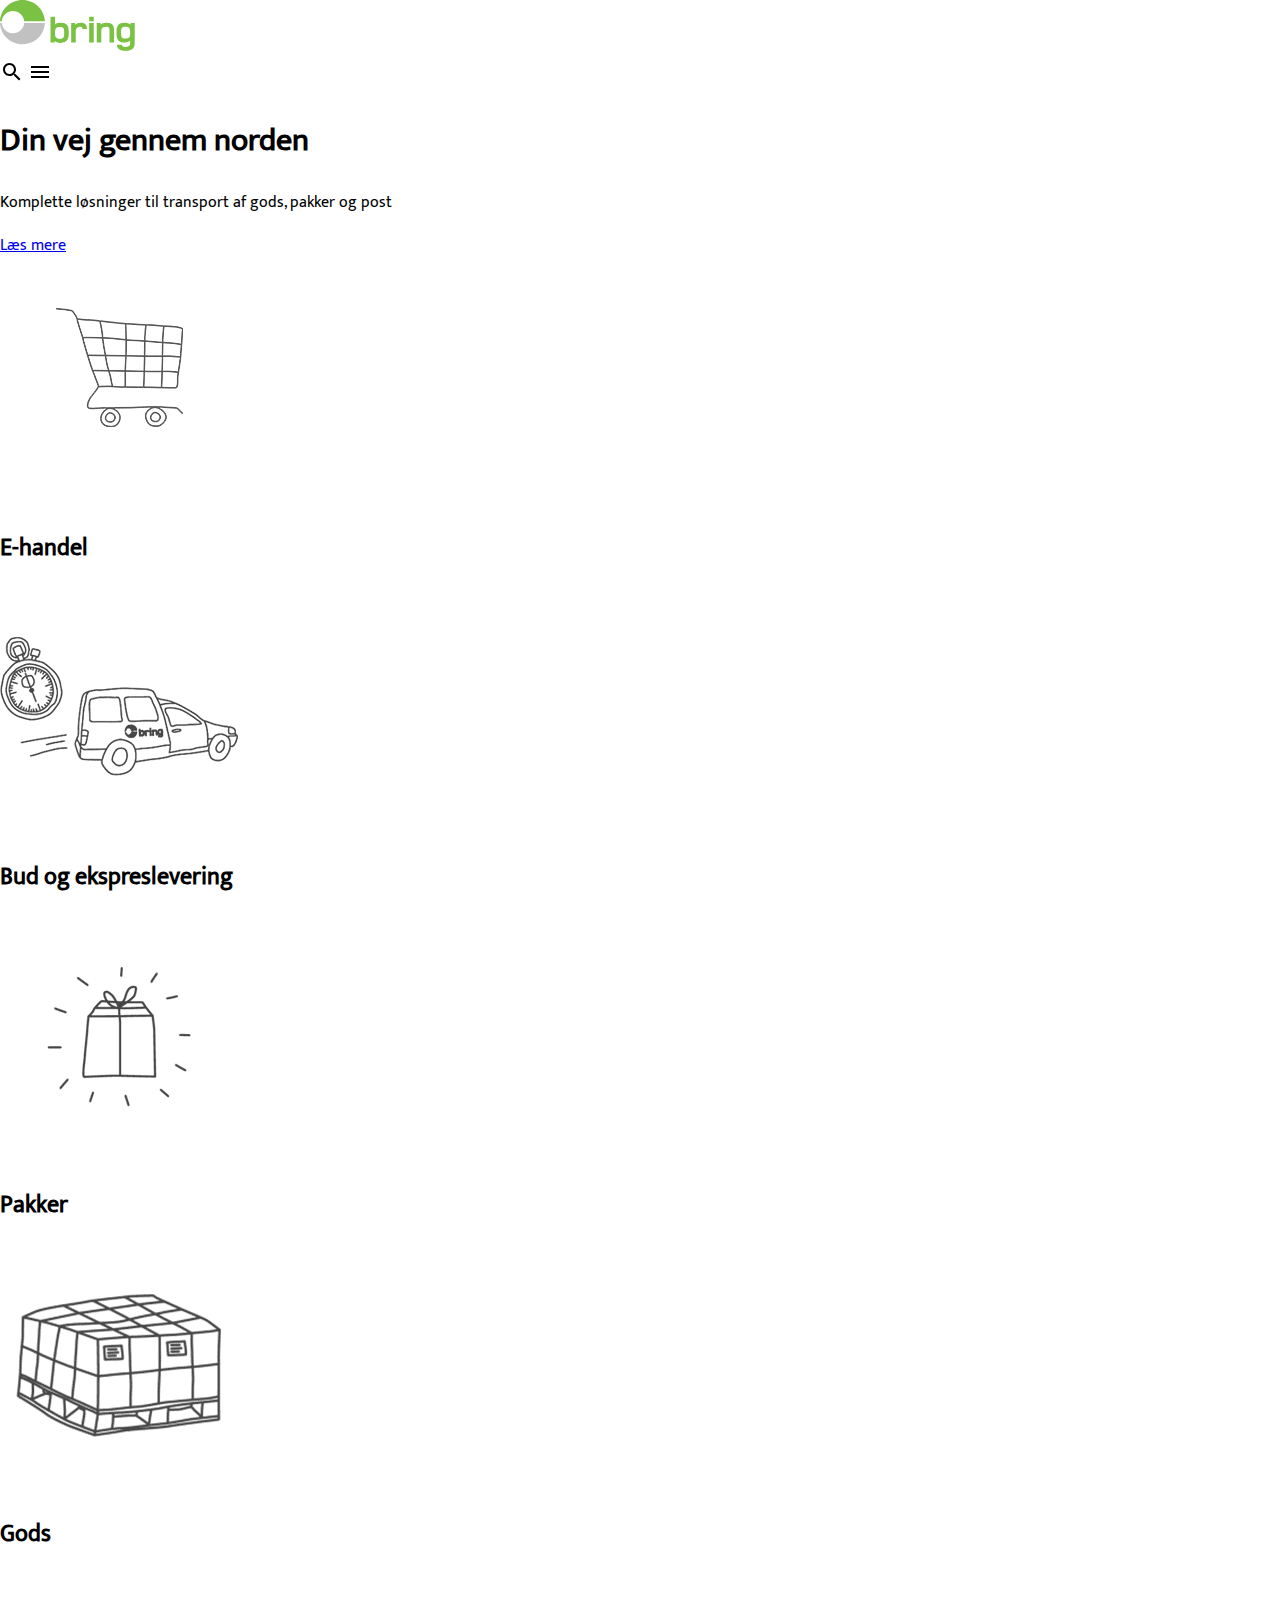
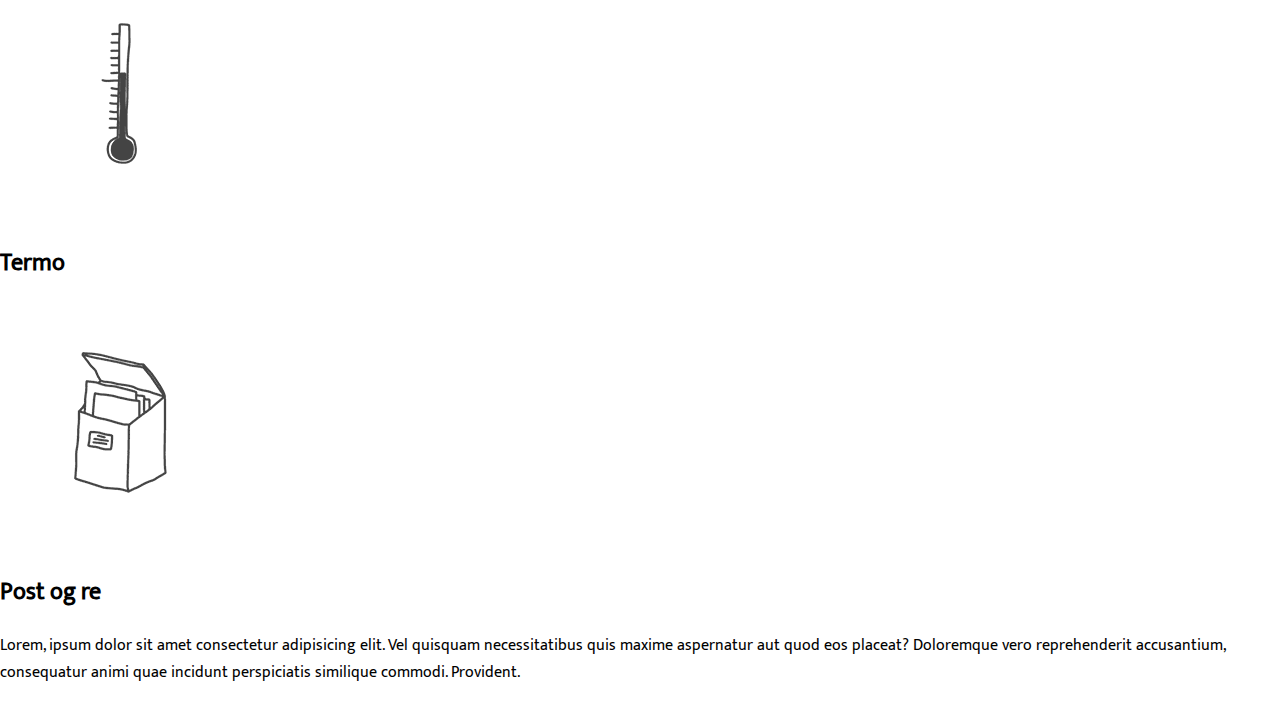
==== BRING prøveeksamensopgave/index.html @ 4a2ff830 "Commit" ====
<!DOCTYPE html>
<html lang="en">
<head>
    <meta charset="UTF-8">
    <meta http-equiv="X-UA-Compatible" content="IE=edge">
    <meta name="viewport" content="width=device-width, initial-scale=1.0">
    <title>bring</title>
    <link rel="stylesheet" href="styles.css">
</head>
<body>
    <nav class="nav">
        <svg id=logo xmlns="http://www.w3.org/2000/svg" width="135" height="51" viewBox="0 0 135 51">
            <g fill="none" fill-rule="evenodd">
                <path class="logo-part-1" d="M89.174 21.286h4.58v-4.524h-4.58v4.524zm0 21.286h4.58V23.06h-4.58v19.512zm36.02-4.083c-3.405 0-4.095-1.243-4.095-5.806 0-4.564.69-5.965 4.094-5.965 3.933 0 4.988 1.08 4.988 5.964 0 4.883-1.055 5.805-4.988 5.805zm5.392-15.43v1.538c-1.54-1.36-4.053-1.882-6.162-1.882-6.81 0-7.905 4.044-7.905 9.968 0 4.684.445 9.888 7.945 9.888 1.905 0 4.256-.44 5.676-1.723 0 1 .042 2.41-.08 3.41-.244 1.84-2.15 2.642-4.784 2.642-2.555 0-3.362-.712-3.362-2.113h-4.99c0 4.964 4.5 5.955 8.472 5.955 3.65 0 8.435-.96 9.164-5.604.162-1.08.162-2.848.162-4.65V23.06h-4.136zm-24.17-.344c-2.796 0-4.58.88-5.715 1.882v-1.54H96.73v19.514h4.58v-9.088c0-3.402-.363-6.765 4.582-6.765 3.975 0 3.61 1.8 3.61 5.564v10.288h4.58v-10.65c0-4.24.326-9.206-7.663-9.206zm-25.844 0c-2.312 0-4.136.72-5.434 2.083v-1.74h-3.972V42.57h4.58v-8.487c0-1.52-.08-3.682.448-5.084.485-1.32 1.662-2.32 3.567-2.32 1.907 0 2.663.4 2.663 2.202h4.554c0-4.284-2.148-6.166-6.405-6.166zM60.076 38.81c-3.934 0-5.07-1.082-5.07-5.965 0-4.886 1.136-5.965 5.07-5.965 3.405 0 4.134 1.4 4.134 5.965 0 4.563-.73 5.964-4.134 5.964zm1.012-16.094c-2.148 0-4.5.24-6 1.763v-7.73h-4.58V42.57h4.133V41.01c1.218 1.08 3.084 1.88 5.72 1.88 7.904 0 8.43-5.282 8.43-10.045 0-5.925-.93-10.13-7.702-10.13z" fill="#7bc144"></path>
                <path class="logo-part-2" d="M13.003 33.26c-5.9 0-10.732-4.493-11.19-10.2H0c.472 11.834 10.333 21.286 22.435 21.286 7.95 0 14.933-4.08 18.922-10.234 2.084-3.213 3.35-6.993 3.513-11.052H24.192c-.458 5.707-5.29 10.2-11.19 10.2z" fill="#C1C1C1"></path>
                <path class="logo-part-3" d="M1.813 21.285c.458-5.707 5.29-10.2 11.19-10.2 5.898 0 10.73 4.493 11.19 10.2H44.87C44.397 9.45 34.536 0 22.435 0 10.333 0 .473 9.45 0 21.285h1.813" fill="#7bc144"></path>
            </g>
        </svg>
        <div class="searchmenu">
            <svg id="search" xmlns="http://www.w3.org/2000/svg" width="24" height="24" viewBox="0 0 24 24"><path d="M15.5 14h-.79l-.28-.27C15.41 12.59 16 11.11 16 9.5 16 5.91 13.09 3 9.5 3S3 5.91 3 9.5 5.91 16 9.5 16c1.61 0 3.09-.59 4.23-1.57l.27.28v.79l5 4.99L20.49 19l-4.99-5zm-6 0C7.01 14 5 11.99 5 9.5S7.01 5 9.5 5 14 7.01 14 9.5 11.99 14 9.5 14z"/><path d="M0 0h24v24H0z" fill="none"/></svg>
            <svg id="menu" xmlns="http://www.w3.org/2000/svg" width="24" height="24" viewBox="0 0 24 24" fill="black"><path d="M0 0h24v24H0z" fill="none"/><path d="M3 18h18v-2H3v2zm0-5h18v-2H3v2zm0-7v2h18V6H3z"/></svg>
        </div>
    </nav>
    <div class="hero-02" id="">
        <div class="divindiv">
            <h1> Din vej gennem norden</h1>
            <p>Komplette løsninger til transport af gods, pakker og post</p>
            <a href="#">Læs mere</a>
        </div>
    </div>
    <div class="tjenester">
        <article>
            <img src="Materialer/shopping-cart.png" alt="E-handel">
            <h2>E-handel</h2>
        </article>
            <img src="Materialer/courier-illustration.png" alt="Bud og ekspreslevering">
            <h2>Bud og ekspreslevering</h2>
        </article>
            <img src="Materialer/parcel-illustration.png" alt="Pakker">
            <h2>Pakker</h2>
        </article>
            <img src="Materialer/cargo-illustration.png" alt="Gods">
            <h2>Gods</h2>
        </article>
            <img src="Materialer/tempererat.png" alt="Termo">
            <h2>Termo</h2>
        </article>
            <img src="Materialer/mailbox.png" alt="Post og reklamesager">
            <h2>Post og re</h2>
        </article>
    </div>
    <p>Lorem, ipsum dolor sit amet consectetur adipisicing elit. Vel quisquam necessitatibus quis maxime aspernatur aut quod eos placeat? Doloremque vero reprehenderit accusantium, consequatur animi quae incidunt perspiciatis similique commodi. Provident.</p>
</body>
</html>
---- BRING prøveeksamensopgave/styles.css ----
@font-face {
    font-family: mukta;
    src: url(Fonts/Mukta-Regular.ttf);
}
body{
    margin: 0;
    padding: 0;
    font-family: mukta;
}
*{
    /* color: white; */
}
@media screen and (max-width: 720px)
{
    .nav{
        display:flex;
        align-items: center;
        justify-content: space-between;
        height: 55px;
        position:sticky;
        top: 0;
        width:100%;
    }

    .divindiv{
        background-image: url(Materialer/hero-02.jpg);
        height: 500px;
        background-position: center;
        clip-path: polygon(0% 0%, 100% 0%, 100% 85%, 60% 85%, 51% 100%, 40% 85%, 0 85%);
        display: flex;
        flex-direction: column;
        justify-content: center;
        align-items: center;
    }
    .divindiv a{
        height: 40px;
        width: 130px;
        border-radius: 5px;
        background-color: lightgreen;
        display: flex;
        justify-content: center;
        align-items: center;
    }
    .hero-02{
        background-color: white;
    }
    .test{
        
    }
    .tjenester{
        background-color: lightcoral;
        display: flex;
        flex-direction: column;
        flex-wrap:wrap;
        justify-content: center;
        align-items: center;
    }
    .tjenester article{
        display:flex;
        width:50vw;
        margin: 100px;
        
    }
}
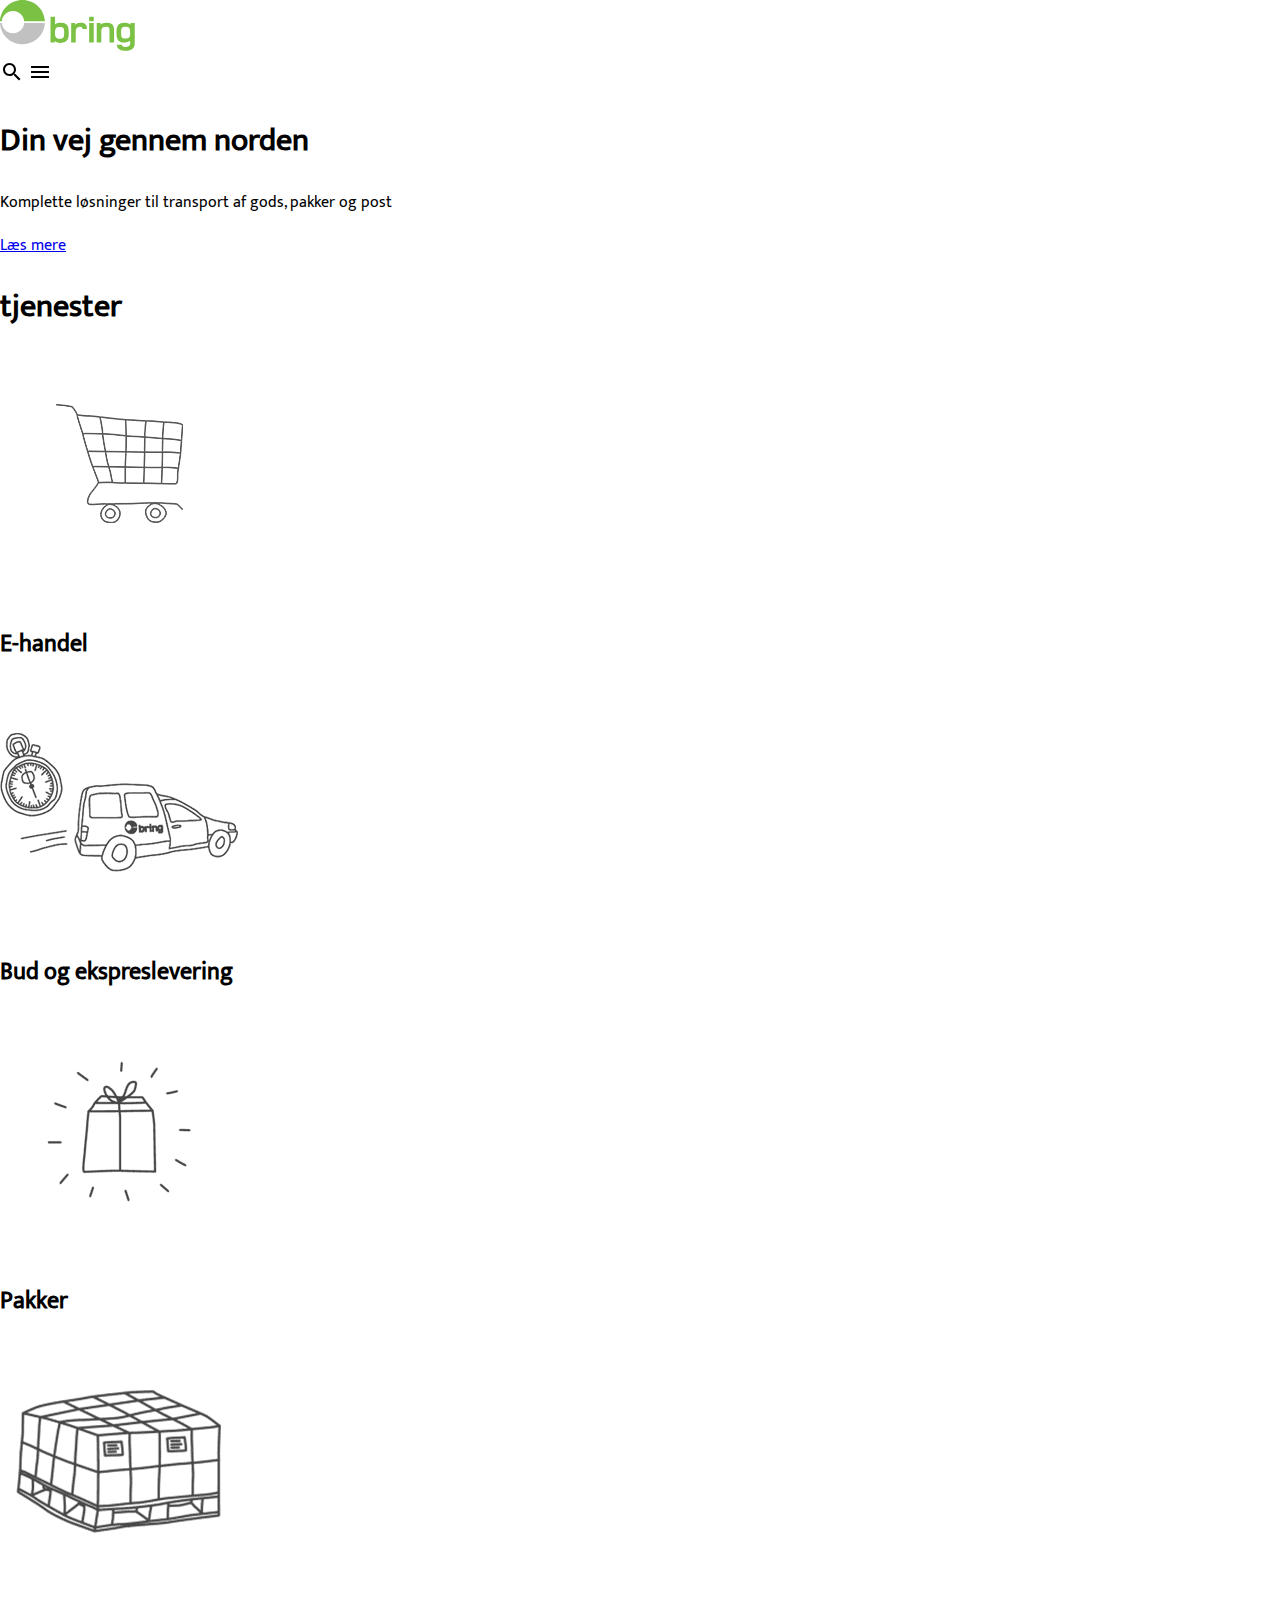
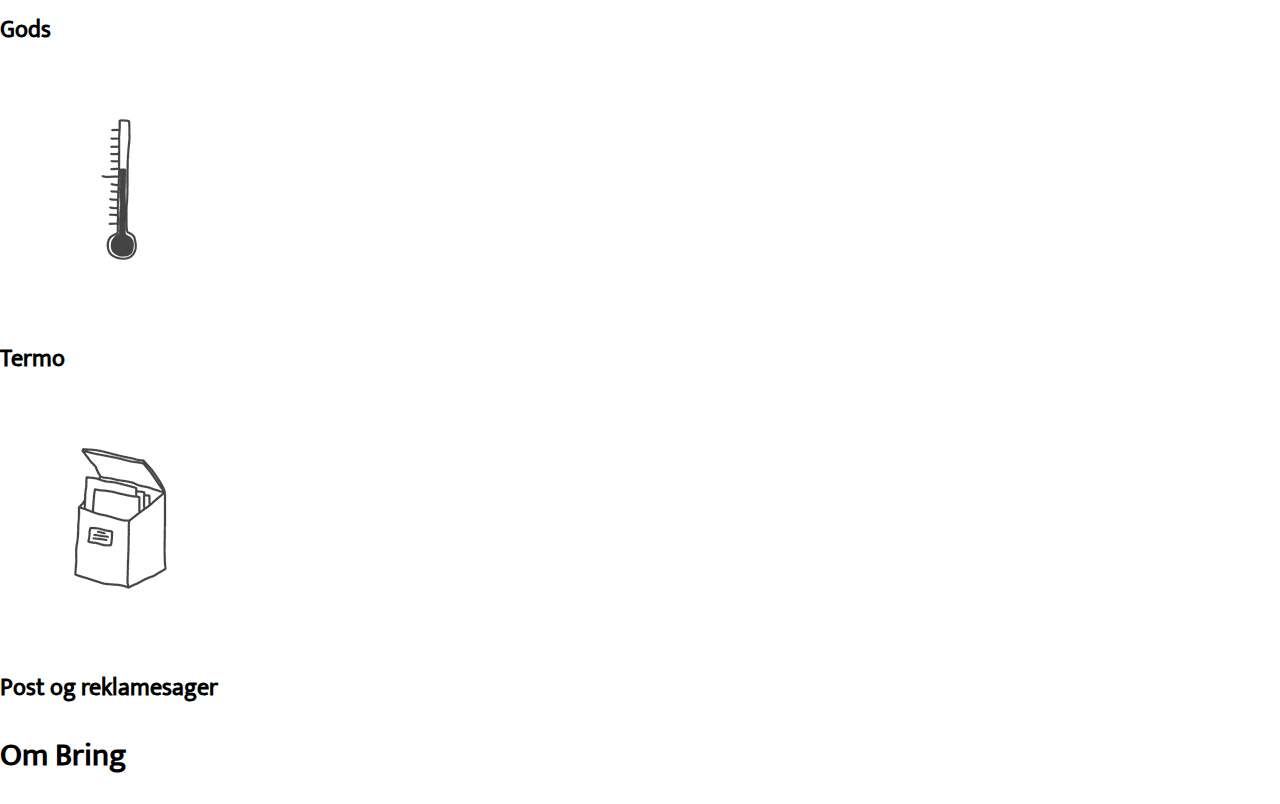
==== commit cd114361: "Commit" ====
--- a/BRING prøveeksamensopgave/index.html
+++ b/BRING prøveeksamensopgave/index.html
@@ -29,26 +29,37 @@
         </div>
     </div>
     <div class="tjenester">
+        <h1>tjenester</h1>
         <article>
             <img src="Materialer/shopping-cart.png" alt="E-handel">
             <h2>E-handel</h2>
         </article>
+        <article>
             <img src="Materialer/courier-illustration.png" alt="Bud og ekspreslevering">
             <h2>Bud og ekspreslevering</h2>
         </article>
+        <article>
             <img src="Materialer/parcel-illustration.png" alt="Pakker">
             <h2>Pakker</h2>
         </article>
+        <article>
             <img src="Materialer/cargo-illustration.png" alt="Gods">
             <h2>Gods</h2>
         </article>
+        <article>
             <img src="Materialer/tempererat.png" alt="Termo">
             <h2>Termo</h2>
         </article>
+        <article>
             <img src="Materialer/mailbox.png" alt="Post og reklamesager">
-            <h2>Post og re</h2>
+            <h2>Post og reklamesager</h2>
         </article>
     </div>
-    <p>Lorem, ipsum dolor sit amet consectetur adipisicing elit. Vel quisquam necessitatibus quis maxime aspernatur aut quod eos placeat? Doloremque vero reprehenderit accusantium, consequatur animi quae incidunt perspiciatis similique commodi. Provident.</p>
-</body>
+    <div class="ombring">
+        <div class="background">
+
+          <h1>Om Bring</h1>
+        </div>
+    </div>
+    </body>
 </html>--- a/BRING prøveeksamensopgave/styles.css
+++ b/BRING prøveeksamensopgave/styles.css
@@ -1,3 +1,6 @@
+:root{
+    --green: #7bc144;
+}
 @font-face {
     font-family: mukta;
     src: url(Fonts/Mukta-Regular.ttf);
@@ -7,9 +10,7 @@
     padding: 0;
     font-family: mukta;
 }
-*{
-    /* color: white; */
-}
+
 @media screen and (max-width: 720px)
 {
     .nav{
@@ -20,6 +21,8 @@
         position:sticky;
         top: 0;
         width:100%;
+        z-index: 10;
+        background-color: white;
     }
 
     .divindiv{
@@ -31,15 +34,26 @@
         flex-direction: column;
         justify-content: center;
         align-items: center;
+        color: white;
+        text-align: center;
+        
+    }
+    .divindiv h1{
+        text-transform: uppercase;
+        font-size: 3rem;
     }
     .divindiv a{
         height: 40px;
         width: 130px;
         border-radius: 5px;
-        background-color: lightgreen;
+        background-color: var(--green);
         display: flex;
         justify-content: center;
         align-items: center;
+    }
+    .divindiv a:link,.divindiv a:visited, .divindiv:hover, .divindiv:active{
+        text-decoration: none;
+        color: white;
     }
     .hero-02{
         background-color: white;
@@ -48,17 +62,36 @@
         
     }
     .tjenester{
-        background-color: lightcoral;
-        display: flex;
-        flex-direction: column;
-        flex-wrap:wrap;
-        justify-content: center;
+        /* background-color: lightcoral; */
+        display: grid;
+        grid-template-columns: 1fr 1fr;
+        /* grid-template-rows: 1fr 1fr; */
         align-items: center;
+        justify-items: center;
+    }
+    .tjenester h1{
+        grid-column: 1/-1;
     }
     .tjenester article{
         display:flex;
-        width:50vw;
-        margin: 100px;
+        width: 200px;
+        height: 300px;
+        margin: 0px;
+        flex-direction: column;
+        text-align: center;
+        padding: 0px;
         
     }
+    .tjenester article img{
+        scale: 0.8;
+    }
+    .tjenester article:nth-of-type(1){
+        grid-column: 1;
+    }
+    .tjenester article:nth-of-type(2){
+        grid-column: 2;
+    }
+    .tjenester article h2{
+        font-size: 1.2rem;
+    }
 }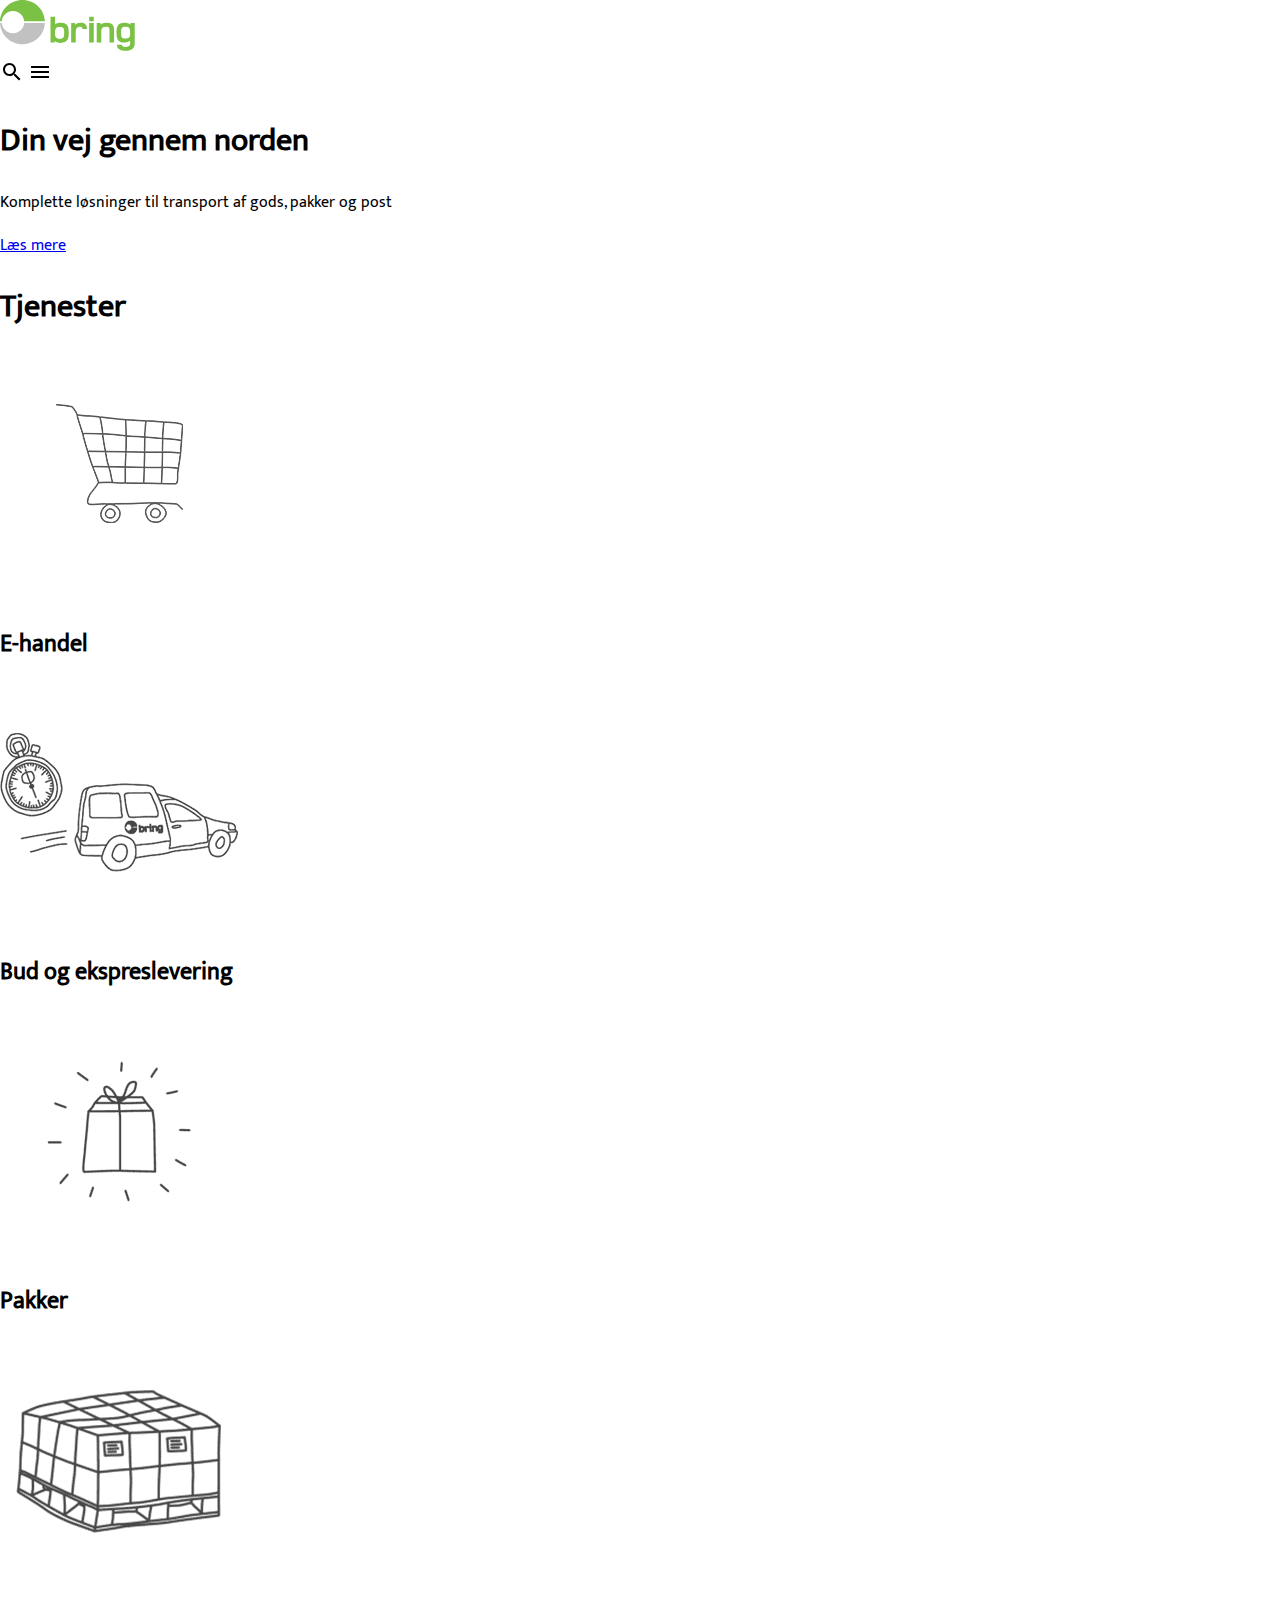
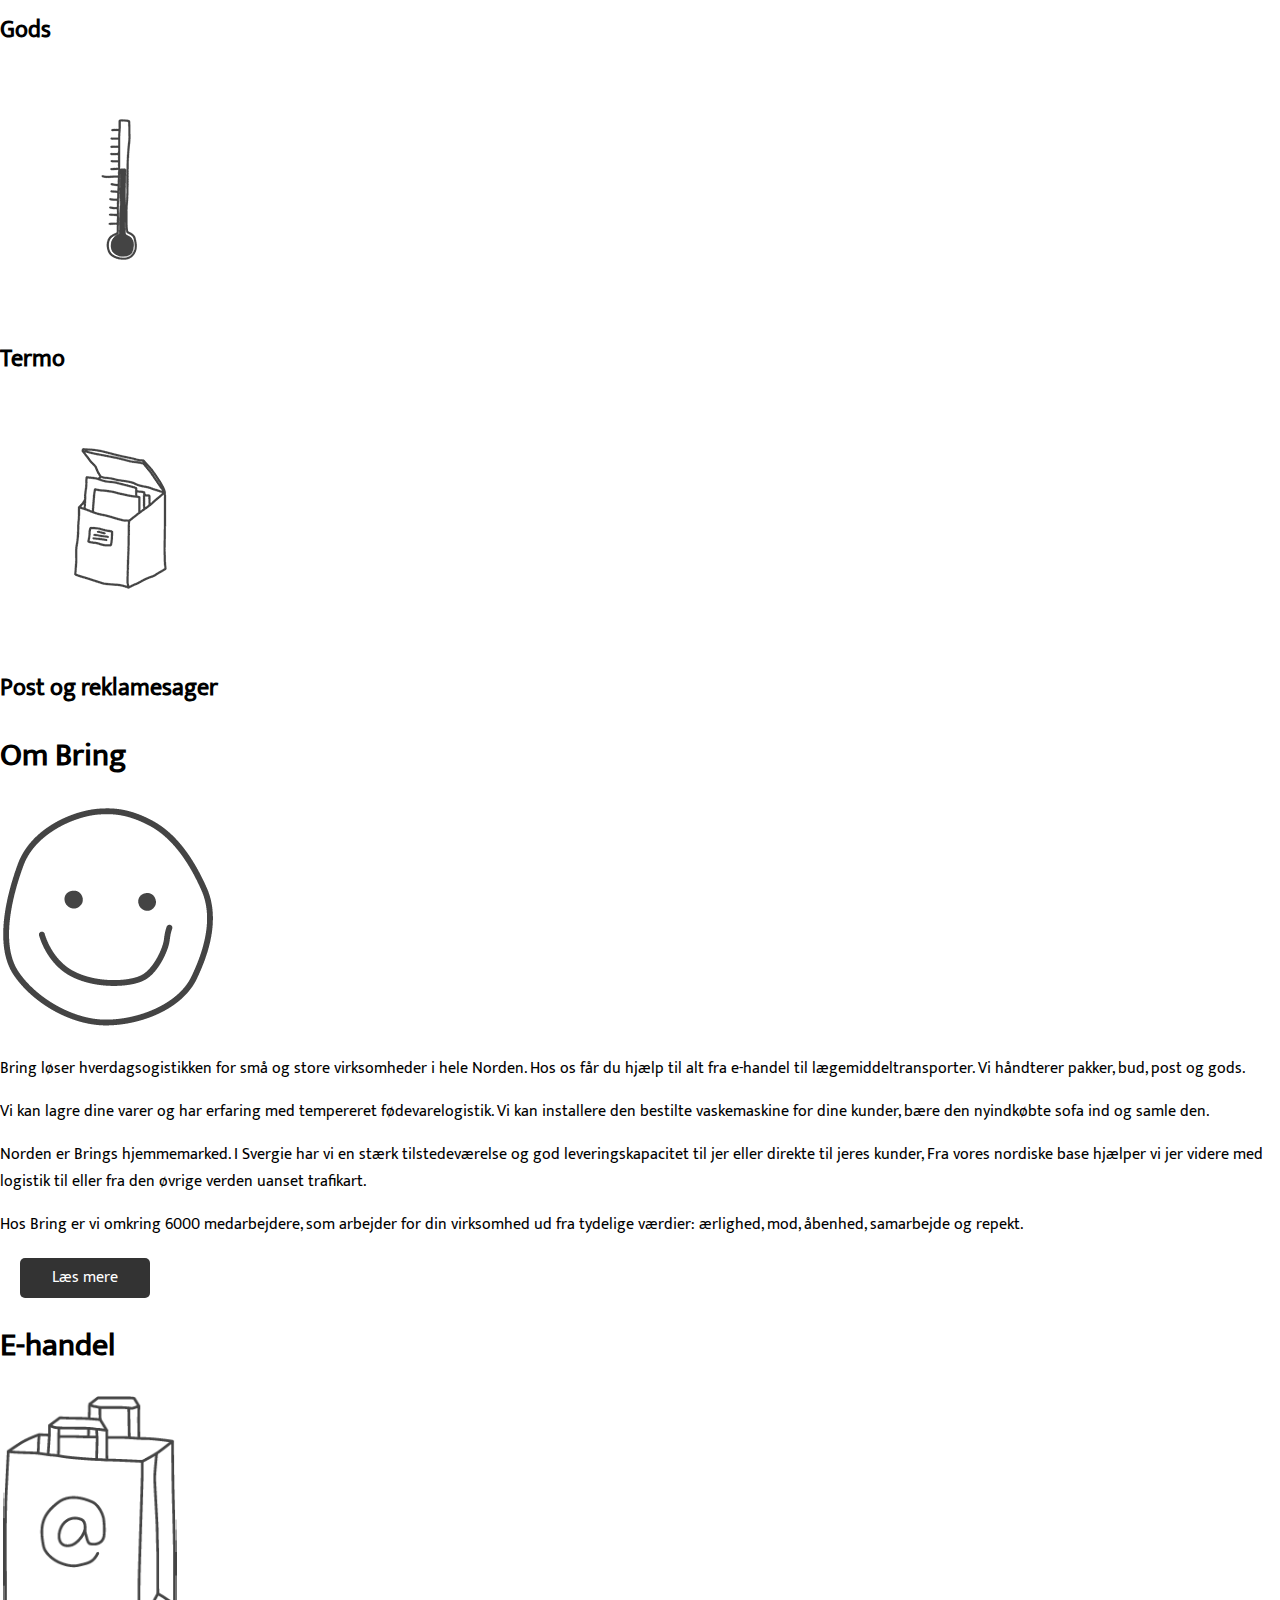
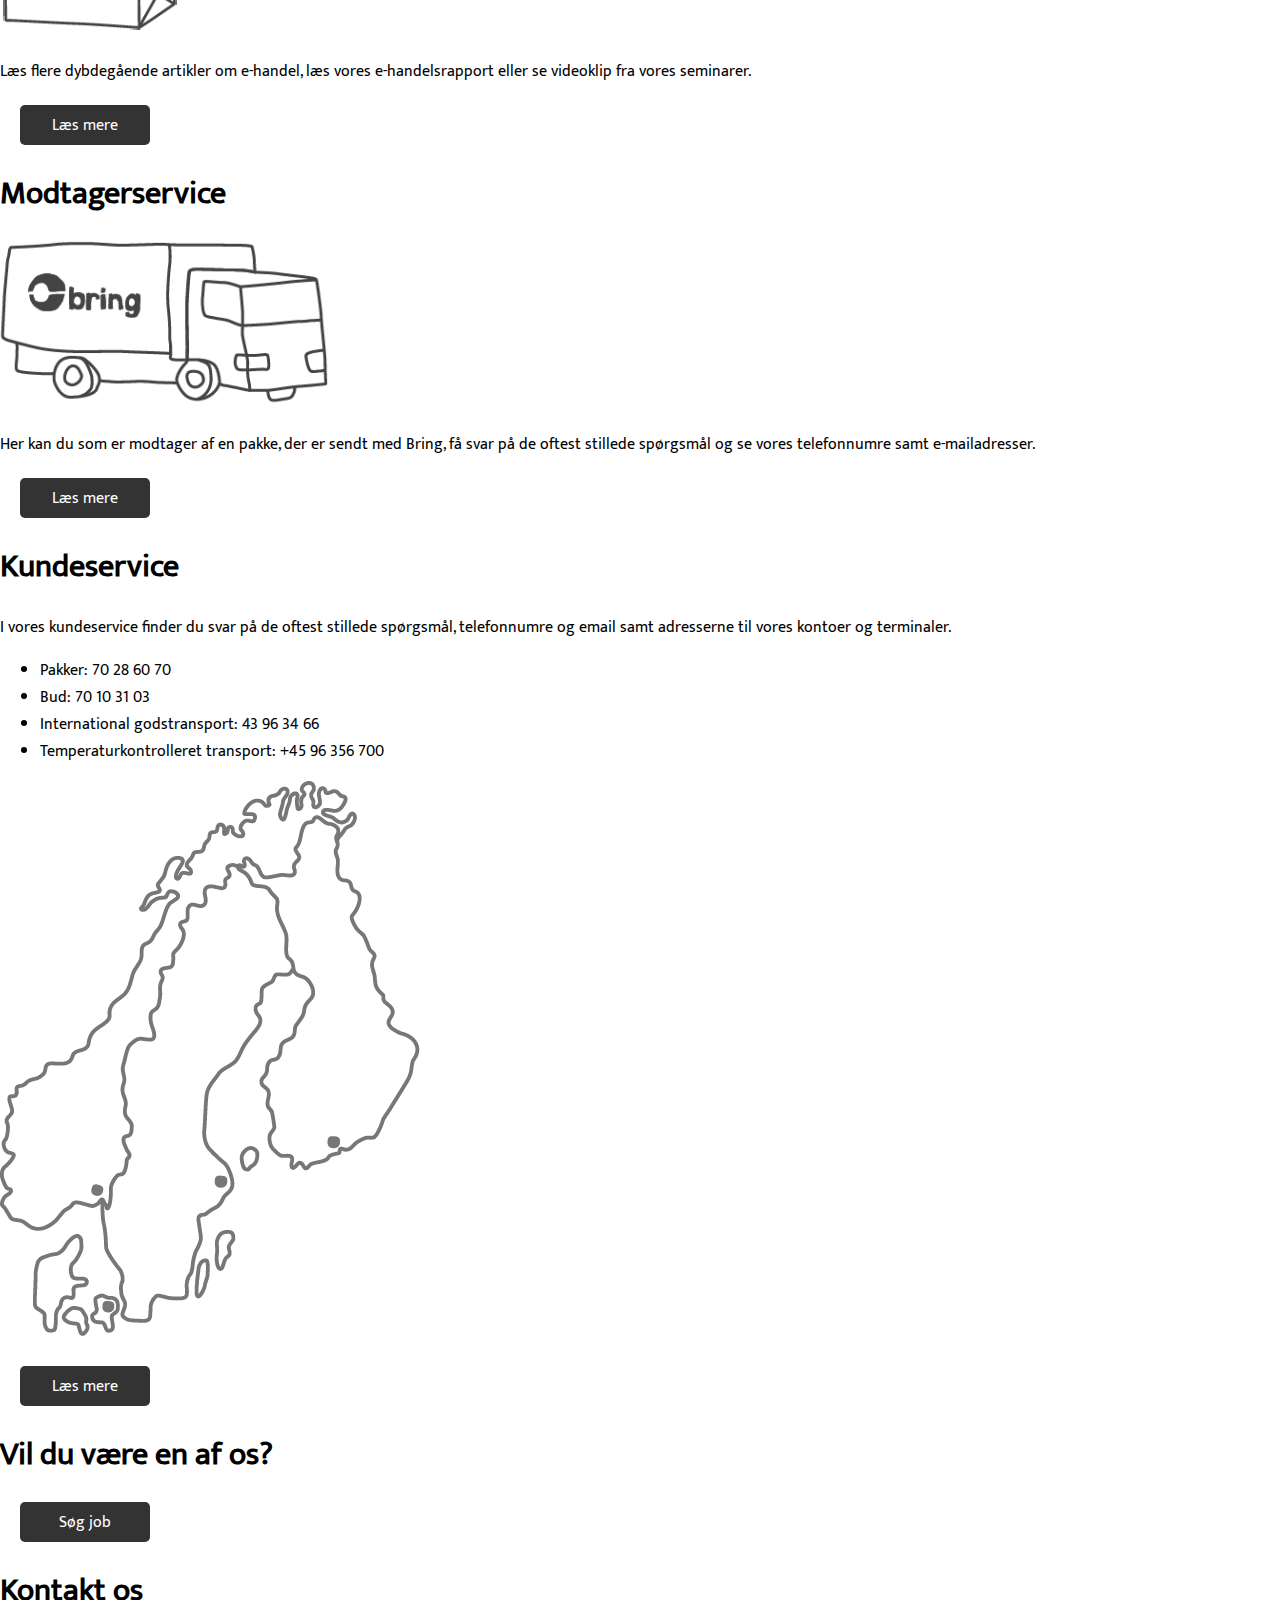
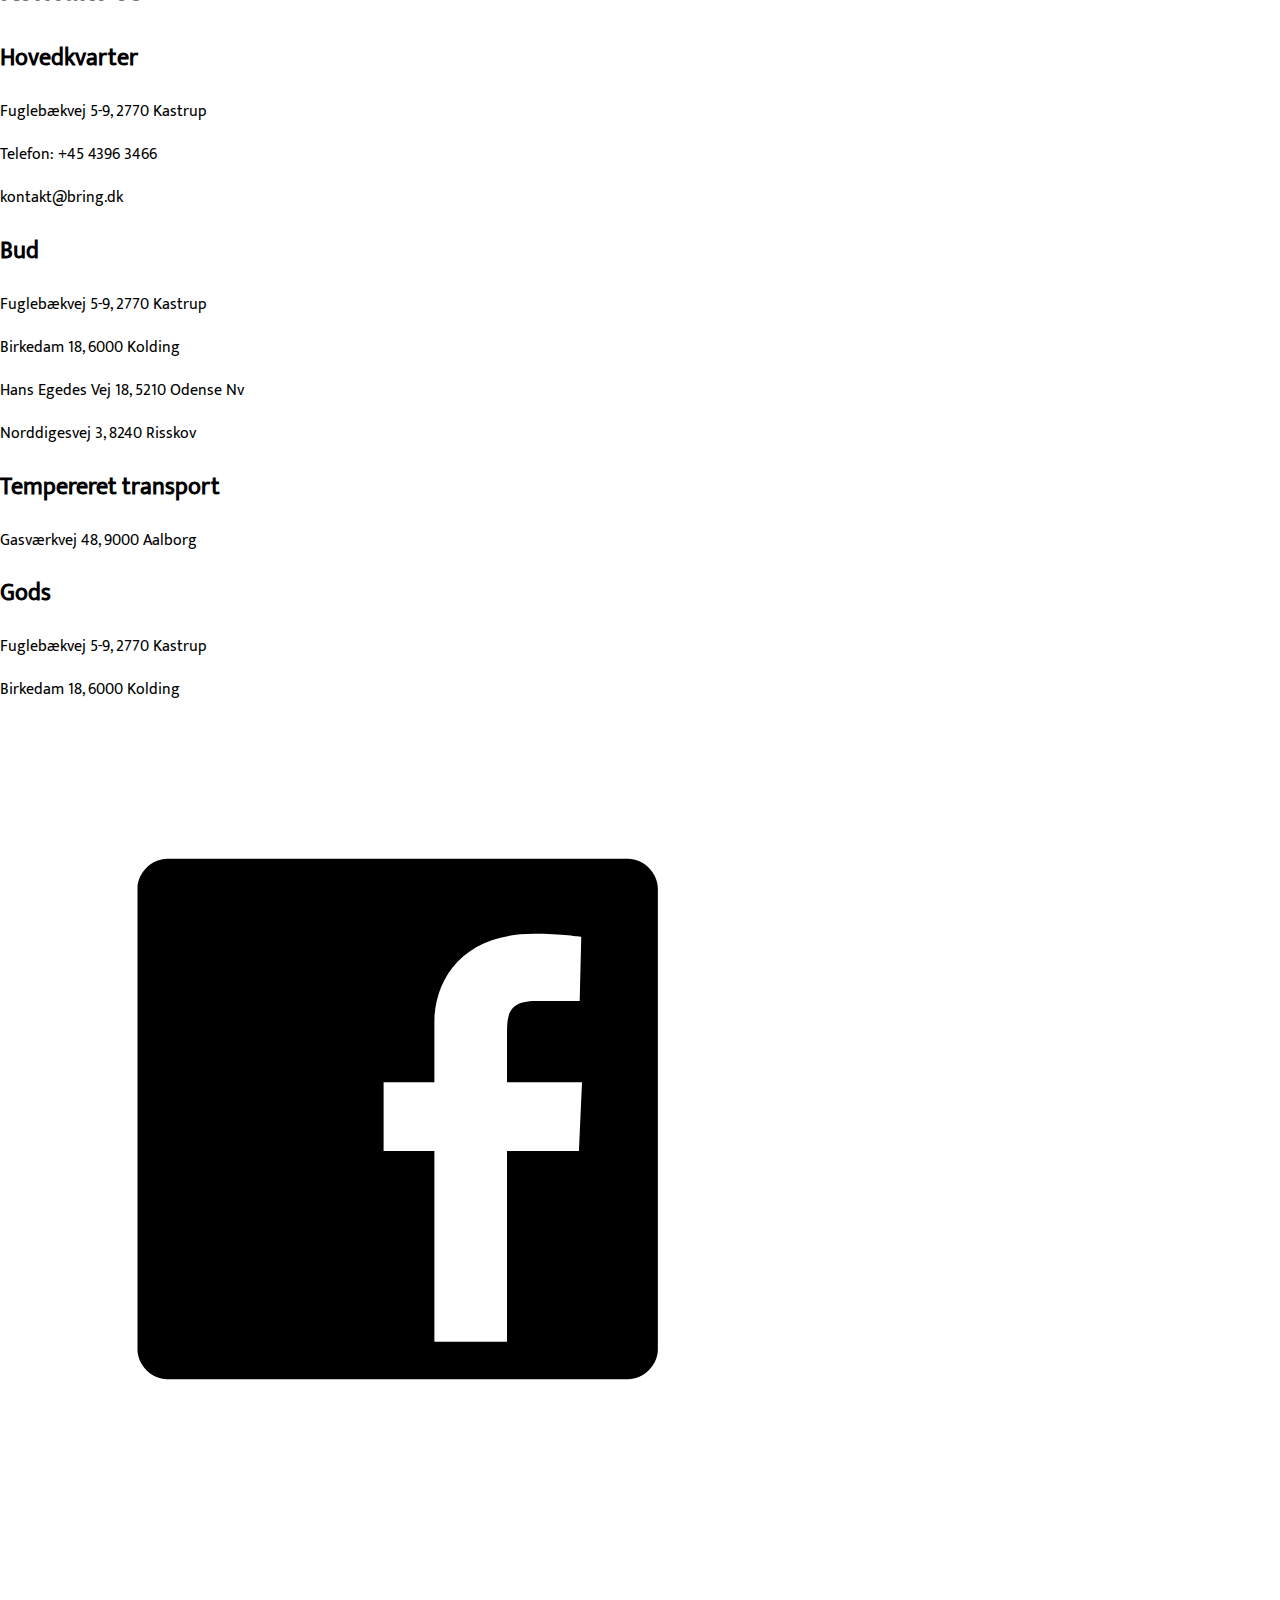
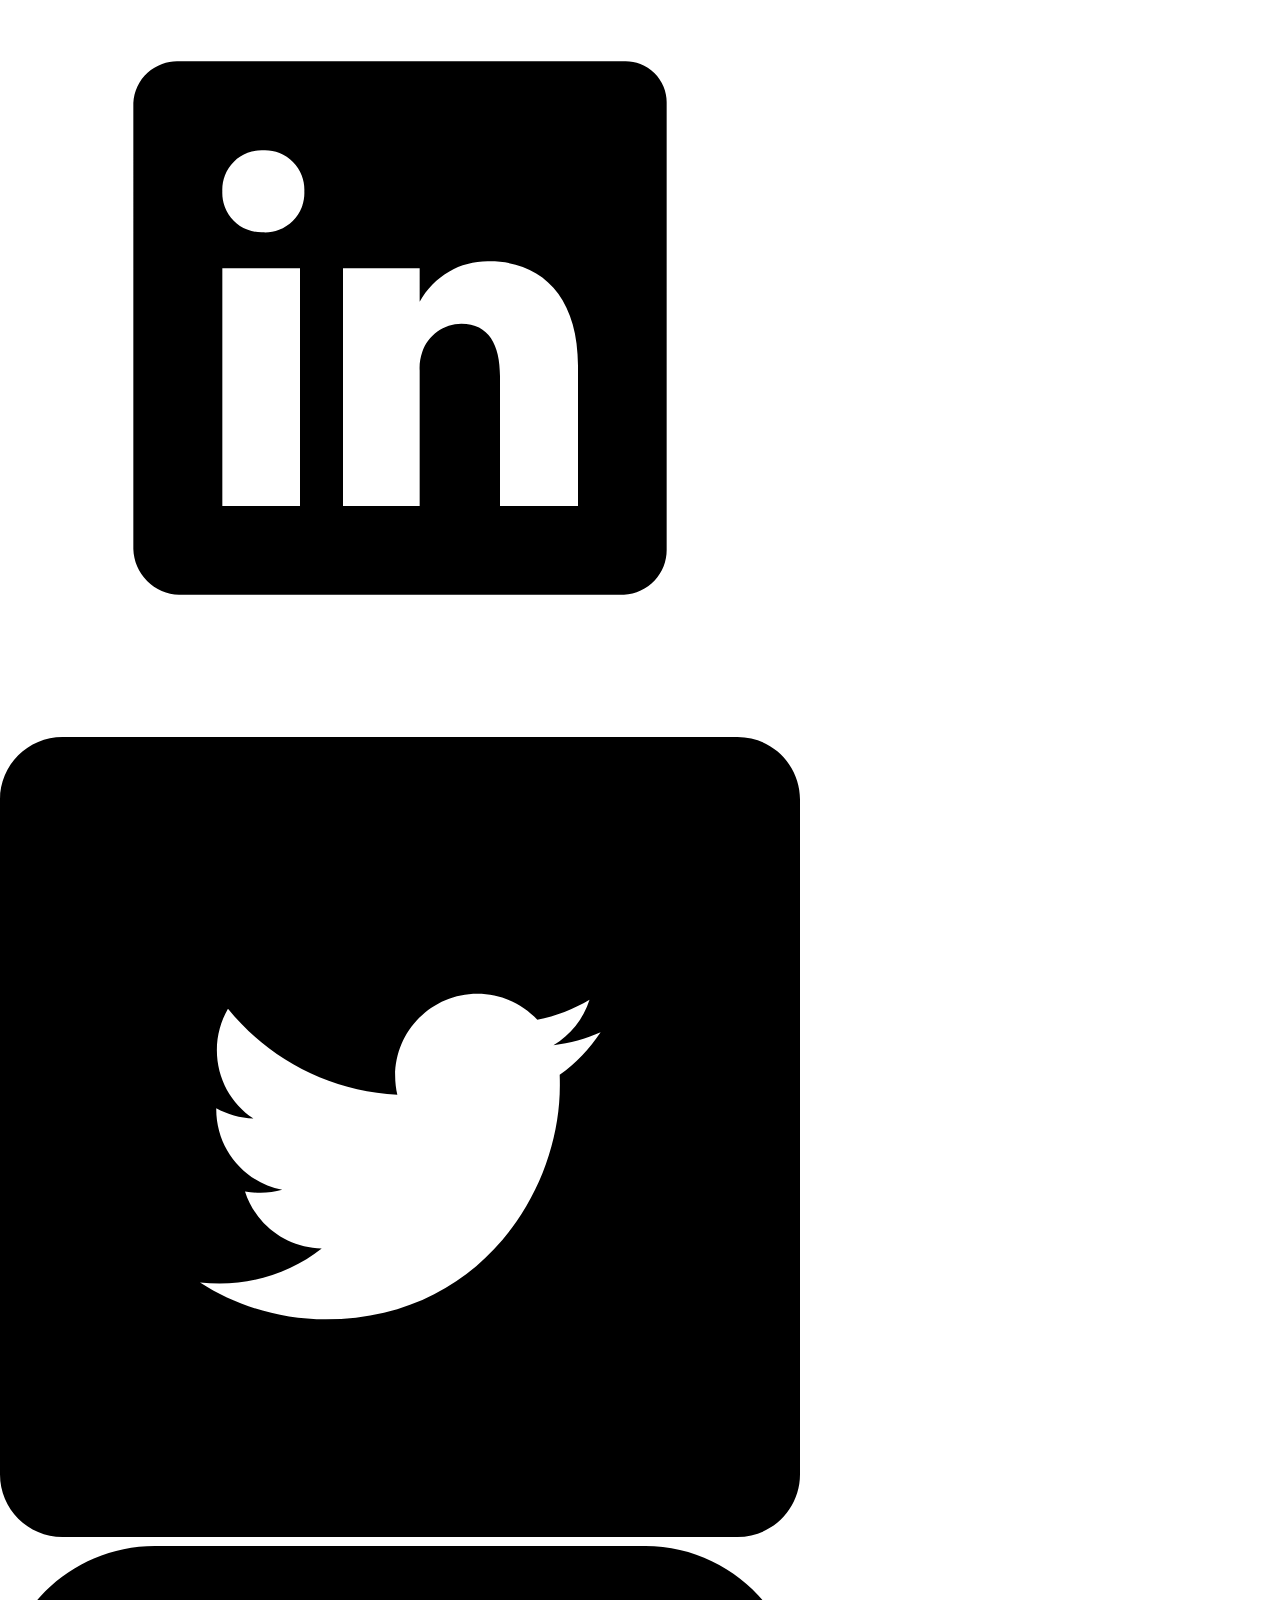
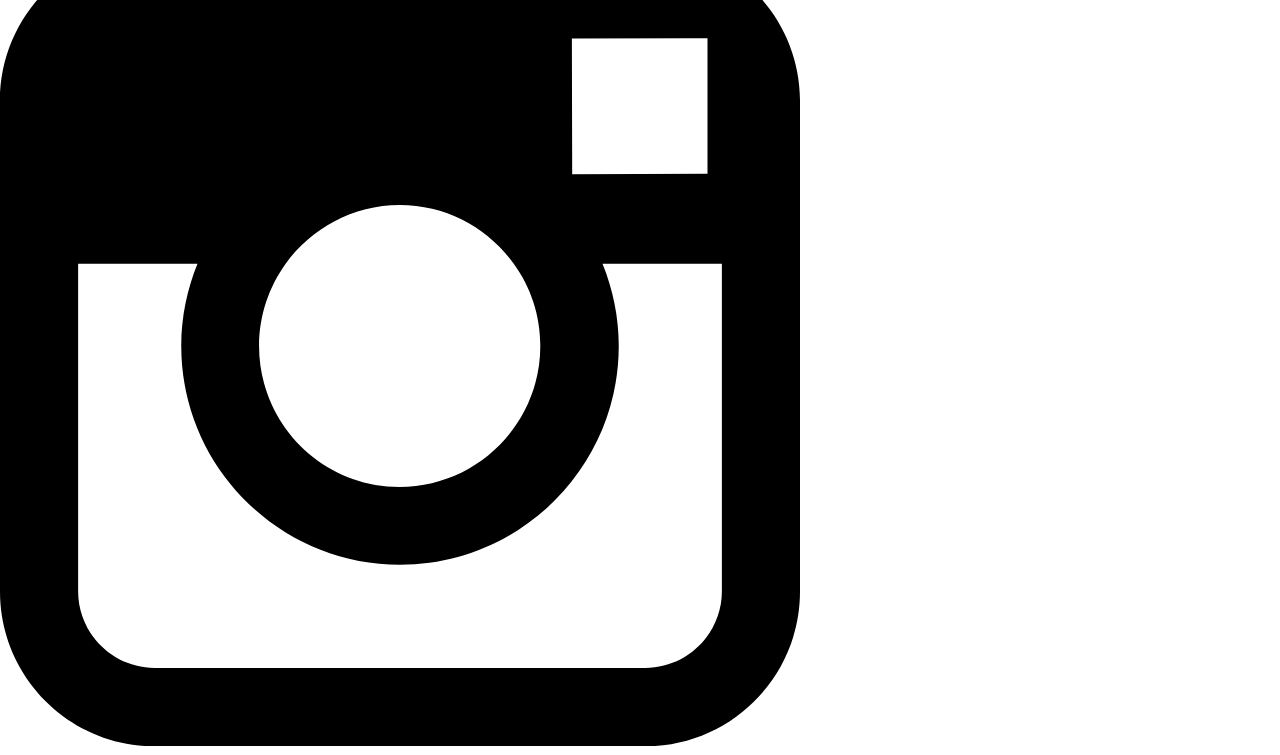
==== commit c47995dc: "Commit" ====
--- a/BRING prøveeksamensopgave/index.html
+++ b/BRING prøveeksamensopgave/index.html
@@ -28,38 +28,143 @@
             <a href="#">Læs mere</a>
         </div>
     </div>
-    <div class="tjenester">
-        <h1>tjenester</h1>
-        <article>
-            <img src="Materialer/shopping-cart.png" alt="E-handel">
-            <h2>E-handel</h2>
-        </article>
-        <article>
-            <img src="Materialer/courier-illustration.png" alt="Bud og ekspreslevering">
-            <h2>Bud og ekspreslevering</h2>
-        </article>
-        <article>
-            <img src="Materialer/parcel-illustration.png" alt="Pakker">
-            <h2>Pakker</h2>
-        </article>
-        <article>
-            <img src="Materialer/cargo-illustration.png" alt="Gods">
-            <h2>Gods</h2>
-        </article>
-        <article>
-            <img src="Materialer/tempererat.png" alt="Termo">
-            <h2>Termo</h2>
-        </article>
-        <article>
-            <img src="Materialer/mailbox.png" alt="Post og reklamesager">
-            <h2>Post og reklamesager</h2>
-        </article>
+    <div class="tjenester-background">
+        <div class="tjenester">
+            <h1>Tjenester</h1>
+            <article>
+                <img src="Materialer/shopping-cart.png" alt="E-handel">
+                <h2>E-handel</h2>
+            </article>
+            <article>
+                <img src="Materialer/courier-illustration.png" alt="Bud og ekspreslevering">
+                <h2>Bud og ekspreslevering</h2>
+            </article>
+            <article>
+                <img src="Materialer/parcel-illustration.png" alt="Pakker">
+                <h2>Pakker</h2>
+            </article>
+            <article>
+                <img src="Materialer/cargo-illustration.png" alt="Gods">
+                <h2>Gods</h2>
+            </article>
+            <article>
+                <img src="Materialer/tempererat.png" alt="Termo">
+                <h2>Termo</h2>
+            </article>
+            <article>
+                <img src="Materialer/mailbox.png" alt="Post og reklamesager">
+                <h2>Post og reklamesager</h2>
+            </article>
+        
+        </div>
     </div>
-    <div class="ombring">
-        <div class="background">
+    <div class="ombring-background">
+        <div class="ombring">
 
           <h1>Om Bring</h1>
+          <img src="Materialer/smiley.png" alt="smiley" >
+          <p>Bring løser hverdagsogistikken for små og store virksomheder i hele Norden. Hos os får du hjælp til alt fra e-handel til lægemiddeltransporter. Vi håndterer pakker, bud, post og gods.</p>
+          <p>Vi kan lagre dine varer og har erfaring med tempereret fødevarelogistik. Vi kan installere den bestilte vaskemaskine for dine kunder, bære den nyindkøbte sofa ind og samle den.</p>
+          <p>Norden er Brings hjemmemarked. I Svergie har vi en stærk tilstedeværelse og god leveringskapacitet til jer eller direkte til jeres kunder, Fra vores nordiske base hjælper vi jer videre med logistik til eller fra den øvrige verden uanset trafikart.</p>
+          <p>Hos Bring er vi omkring 6000 medarbejdere, som arbejder for din virksomhed ud fra tydelige værdier: ærlighed, mod, åbenhed, samarbejde og repekt.</p>
+          <a href="#" id="gray-button">Læs mere</a>
         </div>
     </div>
+    <div class="e-handel-background">
+        <div class="e-handel">
+            <h1>E-handel</h1>
+            <img src="Materialer/e-handel.png" alt="e-handel">
+            <p>Læs flere dybdegående artikler om e-handel, læs vores e-handelsrapport eller se videoklip fra vores seminarer.</p>
+            <a href="#" id="gray-button">Læs mere</a>
+        </div>
+    </div>
+    <div class="modtagerservice-background">
+        <div class="modtagerservice">
+            <h1>Modtagerservice</h1>
+            <img src="Materialer/truck.png" alt="truck">
+            <p>Her kan du som er modtager af en pakke, der er sendt med Bring, få svar på de oftest stillede spørgsmål og se vores telefonnumre samt e-mailadresser.</p>
+            <a href="#" id="gray-button">Læs mere</a>
+        
+        </div>
+    </div>
+    <div class="kundeservice-background">
+        <div class="kundeservice">
+            <h1>Kundeservice</h1>
+            <div class="kundeservice-text">
+            <p>I vores kundeservice finder du svar på de oftest stillede spørgsmål, telefonnumre og email samt adresserne til vores kontoer og terminaler.</p>
+            
+            
+                <ul>
+                <li>Pakker: 70 28 60 70</li>
+                <li>Bud: 70 10 31 03</li>
+                <li>International godstransport: 43 96 34 66</li>
+                <li>Temperaturkontrolleret transport: +45 96 356 700</li>
+            </ul>
+            </div>
+            <img src="Materialer/bring-map-nordic.png" alt="">
+            <a href="#" id="gray-button">Læs mere</a>
+        </div>
+    </div>
+    <div class="join-background">
+        <div class="join">
+            <h1>Vil du være en af os?</h1>
+            <a href="#" id="gray-button">Søg job</a>
+        </div>
+    </div>
+    <footer class="kontakt">
+        <h1>Kontakt os</h1>
+        <h2>Hovedkvarter</h2>
+        <p>Fuglebækvej 5-9, 2770 Kastrup</p>
+        <p>Telefon: +45 4396 3466</p>
+        <p>kontakt@bring.dk</p>
+
+        <h2>Bud</h2>
+        <p>Fuglebækvej 5-9, 2770 Kastrup</p>
+        <p>Birkedam 18, 6000 Kolding</p>
+        <p>Hans Egedes Vej 18, 5210 Odense Nv</p>
+        <P>Norddigesvej 3, 8240 Risskov</P>
+
+        <h2>Tempereret transport</h2>
+        <p>Gasværkvej 48, 9000 Aalborg</p>
+
+        <h2>Gods</h2>
+        <p>Fuglebækvej 5-9, 2770 Kastrup</p>
+        <p>Birkedam 18, 6000 Kolding</p>
+        <div class="socials">
+            <?xml version="1.0" encoding="utf-8"?>
+<!-- Uploaded to: SVG Repo, www.svgrepo.com, Generator: SVG Repo Mixer Tools -->
+<svg fill="#000000" width="800px" height="800px" viewBox="-5.5 0 32 32" version="1.1" xmlns="http://www.w3.org/2000/svg">
+<title>facebook</title>
+<path d="M1.188 5.594h18.438c0.625 0 1.188 0.563 1.188 1.188v18.438c0 0.625-0.563 1.188-1.188 1.188h-18.438c-0.625 0-1.188-0.563-1.188-1.188v-18.438c0-0.625 0.563-1.188 1.188-1.188zM14.781 17.281h2.875l0.125-2.75h-3v-2.031c0-0.781 0.156-1.219 1.156-1.219h1.75l0.063-2.563s-0.781-0.125-1.906-0.125c-2.75 0-3.969 1.719-3.969 3.563v2.375h-2.031v2.75h2.031v7.625h2.906v-7.625z"></path>
+</svg>
+<?xml version="1.0" encoding="utf-8"?><!-- Uploaded to: SVG Repo, www.svgrepo.com, Generator: SVG Repo Mixer Tools -->
+<svg width="800px" height="800px" viewBox="0 0 24 24" fill="none" xmlns="http://www.w3.org/2000/svg">
+<path d="M18.72 3.99997H5.37C5.19793 3.99191 5.02595 4.01786 4.86392 4.07635C4.70189 4.13484 4.55299 4.22471 4.42573 4.34081C4.29848 4.45692 4.19537 4.59699 4.12232 4.75299C4.04927 4.909 4.0077 5.07788 4 5.24997V18.63C4.01008 18.9901 4.15766 19.3328 4.41243 19.5875C4.6672 19.8423 5.00984 19.9899 5.37 20H18.72C19.0701 19.9844 19.4002 19.8322 19.6395 19.5761C19.8788 19.32 20.0082 18.9804 20 18.63V5.24997C20.0029 5.08247 19.9715 4.91616 19.9078 4.76122C19.8441 4.60629 19.7494 4.466 19.6295 4.34895C19.5097 4.23191 19.3672 4.14059 19.2108 4.08058C19.0544 4.02057 18.8874 3.99314 18.72 3.99997ZM9 17.34H6.67V10.21H9V17.34ZM7.89 9.12997C7.72741 9.13564 7.5654 9.10762 7.41416 9.04768C7.26291 8.98774 7.12569 8.89717 7.01113 8.78166C6.89656 8.66615 6.80711 8.5282 6.74841 8.37647C6.6897 8.22474 6.66301 8.06251 6.67 7.89997C6.66281 7.73567 6.69004 7.57169 6.74995 7.41854C6.80986 7.26538 6.90112 7.12644 7.01787 7.01063C7.13463 6.89481 7.2743 6.80468 7.42793 6.74602C7.58157 6.68735 7.74577 6.66145 7.91 6.66997C8.07259 6.66431 8.2346 6.69232 8.38584 6.75226C8.53709 6.8122 8.67431 6.90277 8.78887 7.01828C8.90344 7.13379 8.99289 7.27174 9.05159 7.42347C9.1103 7.5752 9.13699 7.73743 9.13 7.89997C9.13719 8.06427 9.10996 8.22825 9.05005 8.3814C8.99014 8.53456 8.89888 8.6735 8.78213 8.78931C8.66537 8.90513 8.5257 8.99526 8.37207 9.05392C8.21843 9.11259 8.05423 9.13849 7.89 9.12997ZM17.34 17.34H15V13.44C15 12.51 14.67 11.87 13.84 11.87C13.5822 11.8722 13.3313 11.9541 13.1219 12.1045C12.9124 12.2549 12.7546 12.4664 12.67 12.71C12.605 12.8926 12.5778 13.0865 12.59 13.28V17.34H10.29V10.21H12.59V11.21C12.7945 10.8343 13.0988 10.5225 13.4694 10.3089C13.84 10.0954 14.2624 9.98848 14.69 9.99997C16.2 9.99997 17.34 11 17.34 13.13V17.34Z" fill="#000000"/>
+</svg>
+<?xml version="1.0" encoding="utf-8"?>
+
+<!-- Uploaded to: SVG Repo, www.svgrepo.com, Generator: SVG Repo Mixer Tools -->
+<svg fill="#000000" height="800px" width="800px" version="1.1" id="Layer_1" xmlns="http://www.w3.org/2000/svg" xmlns:xlink="http://www.w3.org/1999/xlink" 
+	 viewBox="-143 145 512 512" xml:space="preserve">
+<path d="M329,145h-432c-22.1,0-40,17.9-40,40v432c0,22.1,17.9,40,40,40h432c22.1,0,40-17.9,40-40V185C369,162.9,351.1,145,329,145z
+	 M215.2,361.2c0.1,2.2,0.1,4.5,0.1,6.8c0,69.5-52.9,149.7-149.7,149.7c-29.7,0-57.4-8.7-80.6-23.6c4.1,0.5,8.3,0.7,12.6,0.7
+	c24.6,0,47.3-8.4,65.3-22.5c-23-0.4-42.5-15.6-49.1-36.5c3.2,0.6,6.5,0.9,9.9,0.9c4.8,0,9.5-0.6,13.9-1.9
+	C13.5,430-4.6,408.7-4.6,383.2v-0.6c7.1,3.9,15.2,6.3,23.8,6.6c-14.1-9.4-23.4-25.6-23.4-43.8c0-9.6,2.6-18.7,7.1-26.5
+	c26,31.9,64.7,52.8,108.4,55c-0.9-3.8-1.4-7.8-1.4-12c0-29,23.6-52.6,52.6-52.6c15.1,0,28.8,6.4,38.4,16.6
+	c12-2.4,23.2-6.7,33.4-12.8c-3.9,12.3-12.3,22.6-23.1,29.1c10.6-1.3,20.8-4.1,30.2-8.3C234.4,344.5,225.5,353.7,215.2,361.2z"/>
+</svg>
+<?xml version="1.0" encoding="utf-8"?>
+
+<!-- Uploaded to: SVG Repo, www.svgrepo.com, Generator: SVG Repo Mixer Tools -->
+<svg fill="#000000" height="800px" width="800px" version="1.1" id="Layer_1" xmlns="http://www.w3.org/2000/svg" xmlns:xlink="http://www.w3.org/1999/xlink" 
+	 viewBox="-271 273 256 256" xml:space="preserve">
+<path d="M-64.5,273h-157c-27.3,0-49.5,22.2-49.5,49.5v52.3v104.8c0,27.3,22.2,49.5,49.5,49.5h157c27.3,0,49.5-22.2,49.5-49.5V374.7
+	v-52.3C-15.1,295.2-37.3,273-64.5,273z M-50.3,302.5h5.7v5.6v37.8l-43.3,0.1l-0.1-43.4L-50.3,302.5z M-179.6,374.7
+	c8.2-11.3,21.5-18.8,36.5-18.8s28.3,7.4,36.5,18.8c5.4,7.4,8.5,16.5,8.5,26.3c0,24.8-20.2,45.1-45.1,45.1s-44.9-20.3-44.9-45.1
+	C-188.1,391.2-184.9,382.1-179.6,374.7z M-40,479.5C-40,493-51,504-64.5,504h-157c-13.5,0-24.5-11-24.5-24.5V374.7h38.2
+	c-3.3,8.1-5.2,17-5.2,26.3c0,38.6,31.4,70,70,70c38.6,0,70-31.4,70-70c0-9.3-1.9-18.2-5.2-26.3H-40V479.5z"/>
+</svg>
+        </div>
+    </footer>
     </body>
 </html>--- a/BRING prøveeksamensopgave/styles.css
+++ b/BRING prøveeksamensopgave/styles.css
@@ -1,5 +1,9 @@
 :root{
     --green: #7bc144;
+    --orange: #edcb35;
+    --dark-gray: #333333;
+    --arrow-down: polygon(0% 0%, 100% 0%, 100% 85%, 60% 85%, 51% 100%, 40% 85%, 0 85%);
+    --arrow-up: polygon(50% 50px, 60% 0, 100% 0, 100% 100%, 0 100%, 0 0, 40% 0);
 }
 @font-face {
     font-family: mukta;
@@ -9,6 +13,22 @@
     margin: 0;
     padding: 0;
     font-family: mukta;
+}
+#gray-button{
+    height: 40px;
+    width: 130px;
+    border-radius: 5px;
+    background-color: var(--green);
+    display: flex;
+    justify-content: center;
+    align-items: center;
+    margin: 20px;
+}
+
+#gray-button:link, #gray-button:visited, #gray-button:hover, #gray-button:active{
+    text-decoration: none;
+    color: white;
+    background-color: var(--dark-gray);
 }
 
 @media screen and (max-width: 720px)
@@ -29,13 +49,13 @@
         background-image: url(Materialer/hero-02.jpg);
         height: 500px;
         background-position: center;
-        clip-path: polygon(0% 0%, 100% 0%, 100% 85%, 60% 85%, 51% 100%, 40% 85%, 0 85%);
-        display: flex;
-        flex-direction: column;
-        justify-content: center;
-        align-items: center;
-        color: white;
-        text-align: center;
+        display: flex;
+        flex-direction: column;
+        justify-content: center;
+        align-items: center;
+        color: white;
+        text-align: center;
+        padding-bottom: 100px;
         
     }
     .divindiv h1{
@@ -55,12 +75,6 @@
         text-decoration: none;
         color: white;
     }
-    .hero-02{
-        background-color: white;
-    }
-    .test{
-        
-    }
     .tjenester{
         /* background-color: lightcoral; */
         display: grid;
@@ -68,6 +82,10 @@
         /* grid-template-rows: 1fr 1fr; */
         align-items: center;
         justify-items: center;
+        background-color: white;
+        clip-path: var(--arrow-up);
+        margin-top: -150px;
+        padding-top: 30px;
     }
     .tjenester h1{
         grid-column: 1/-1;
@@ -85,13 +103,124 @@
     .tjenester article img{
         scale: 0.8;
     }
-    .tjenester article:nth-of-type(1){
-        grid-column: 1;
-    }
-    .tjenester article:nth-of-type(2){
-        grid-column: 2;
-    }
     .tjenester article h2{
         font-size: 1.2rem;
     }
+    .ombring{
+        background-color: var(--orange);
+        padding: 30px;
+        display: flex;
+        flex-direction: column;
+        align-items: center;
+        clip-path: var(--arrow-up);
+        margin-top: 20px;
+        padding-bottom: 50px;
+    }
+    .ombring h1{
+        font-size: 2rem;
+        text-align: center;
+    }
+    .ombring img{
+        height: 150px;
+        width: 150px;
+    }
+    
+    .e-handel{
+        background-color: var(--green);
+
+        display: flex;
+        flex-direction: column;
+        justify-content: center;
+        align-items: center;
+        padding: 30px;
+        text-align: center;
+        clip-path: var(--arrow-up);
+        margin-top: -50px;
+        padding-bottom: 70px;
+
+    }
+    .e-handel img{
+        height: 150px;
+        width: 150px;
+    }
+    .e-handel h1{
+        font-size: 2rem;
+        color: white;
+    }
+    .e-handel p{
+        color:white;        
+    }
+    .modtagerservice{
+        background-color: white;
+        display: flex;
+        flex-direction: column;
+        justify-content: center;
+        align-items: center;
+        padding: 30px;
+        text-align: center;
+        padding-bottom: 100px;
+        clip-path: var(--arrow-up);
+        margin-top: -50px;
+        
+    }
+    .modtagerservice img{
+        height: 150px;
+        width: 300px;
+    }
+    .modtagerservice h1{
+        font-size: 2rem;
+    }
+    .kundeservice{
+        background-color: var(--orange);
+        clip-path: var(--arrow-up);
+        display: flex;
+        flex-direction: column;
+        justify-content: center;
+        align-items: center;
+        padding: 30px;
+        padding-top: 40px;
+        padding-bottom: 70px;
+        margin-top: -50px;
+    }
+    .kundeservice img{
+        width: 300px;
+    }
+    .join{
+        background-image: url(Materialer/budbil1.jpg);
+        background-position: right;
+        clip-path: var(--arrow-up);
+        background-repeat: no-repeat;
+        display: flex;
+        flex-direction: column;
+        justify-content: center;
+        align-items: center;
+        padding-top: 20px;
+        padding-bottom: 100px;
+        margin-top: -60px;
+    }
+    .join h1{
+        color: white;
+        font-size: 3rem;
+        margin-top: 30px;
+    }
+    .join #gray-button{
+        background-color: var(--green);
+    }
+    .kontakt{
+        background-color: var(--dark-gray);
+        padding: 30px;
+        clip-path: var(--arrow-up);
+        margin-top: -50px;
+    }
+    .kontakt h1{
+        color: white;
+    }
+    .kontakt h2{
+        color: #7bc144;
+    }
+    .kontakt p{
+        color: white;
+    }
+    
+
 }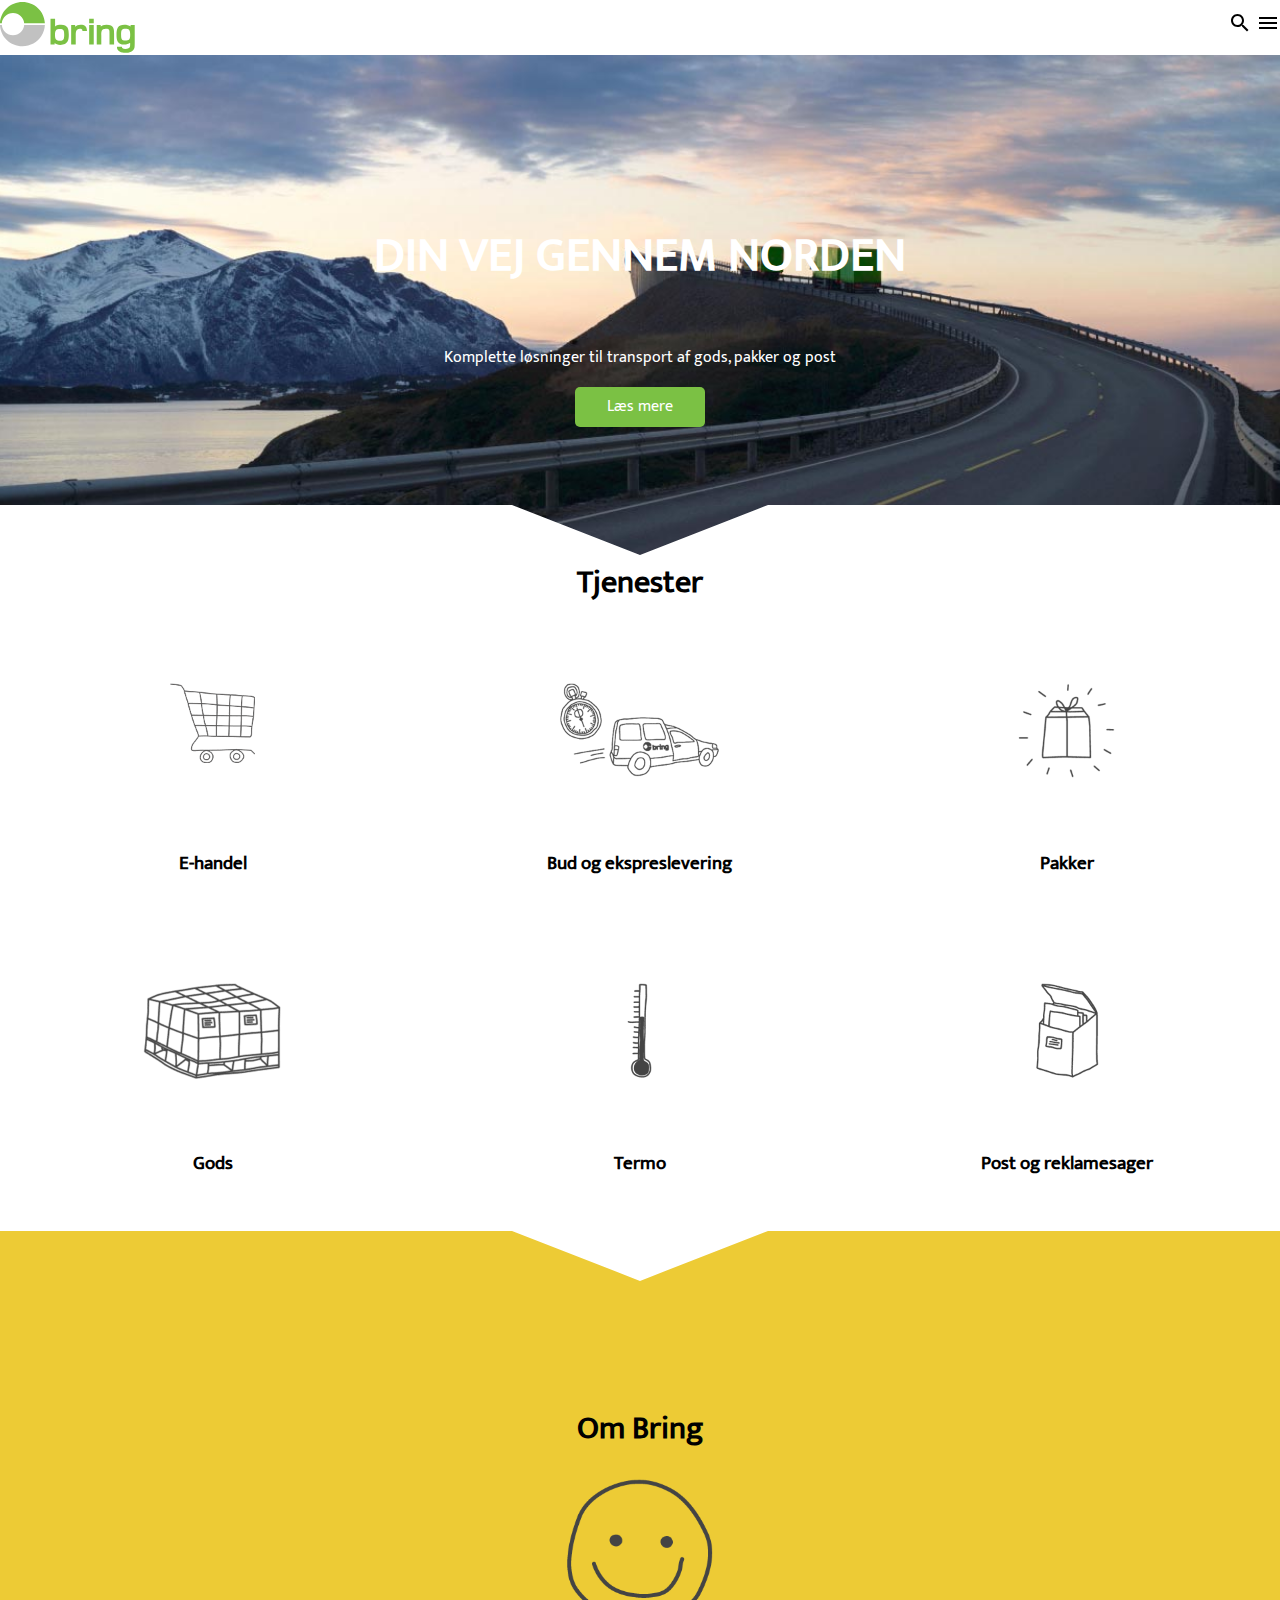
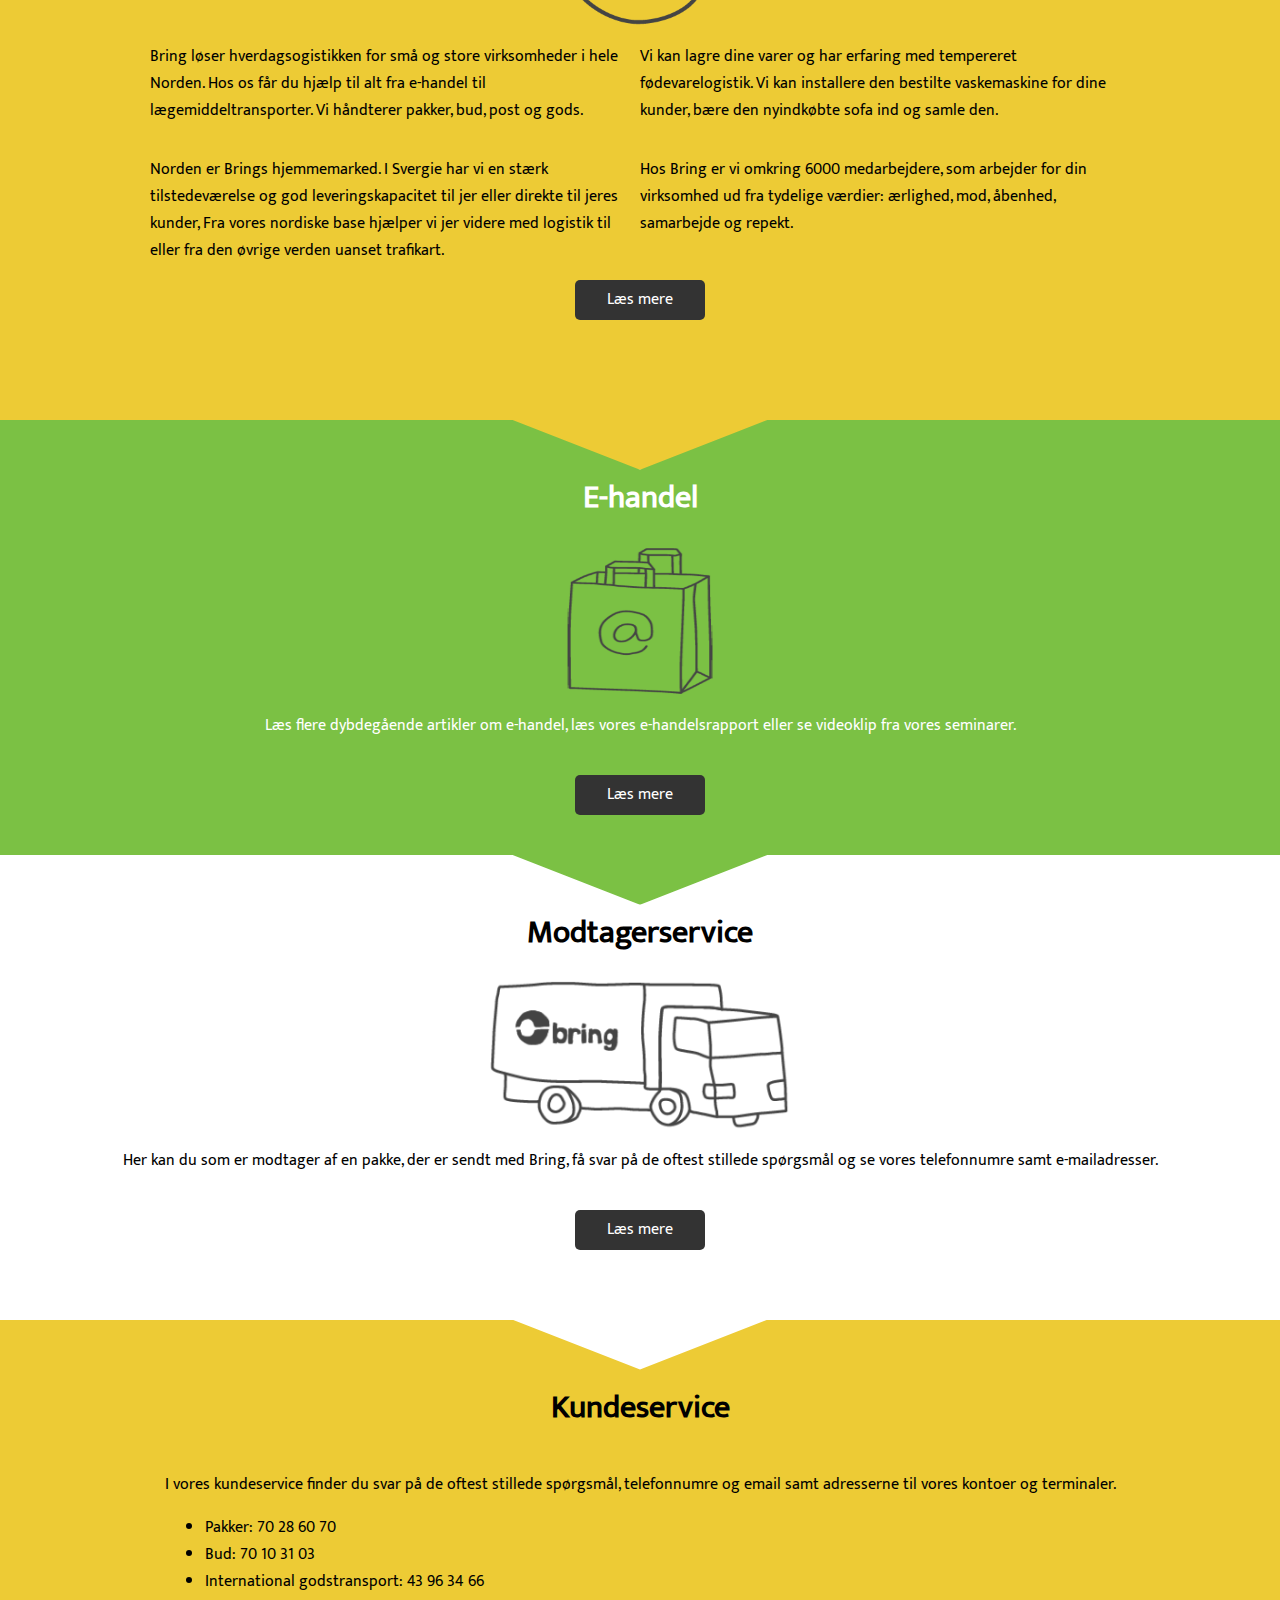
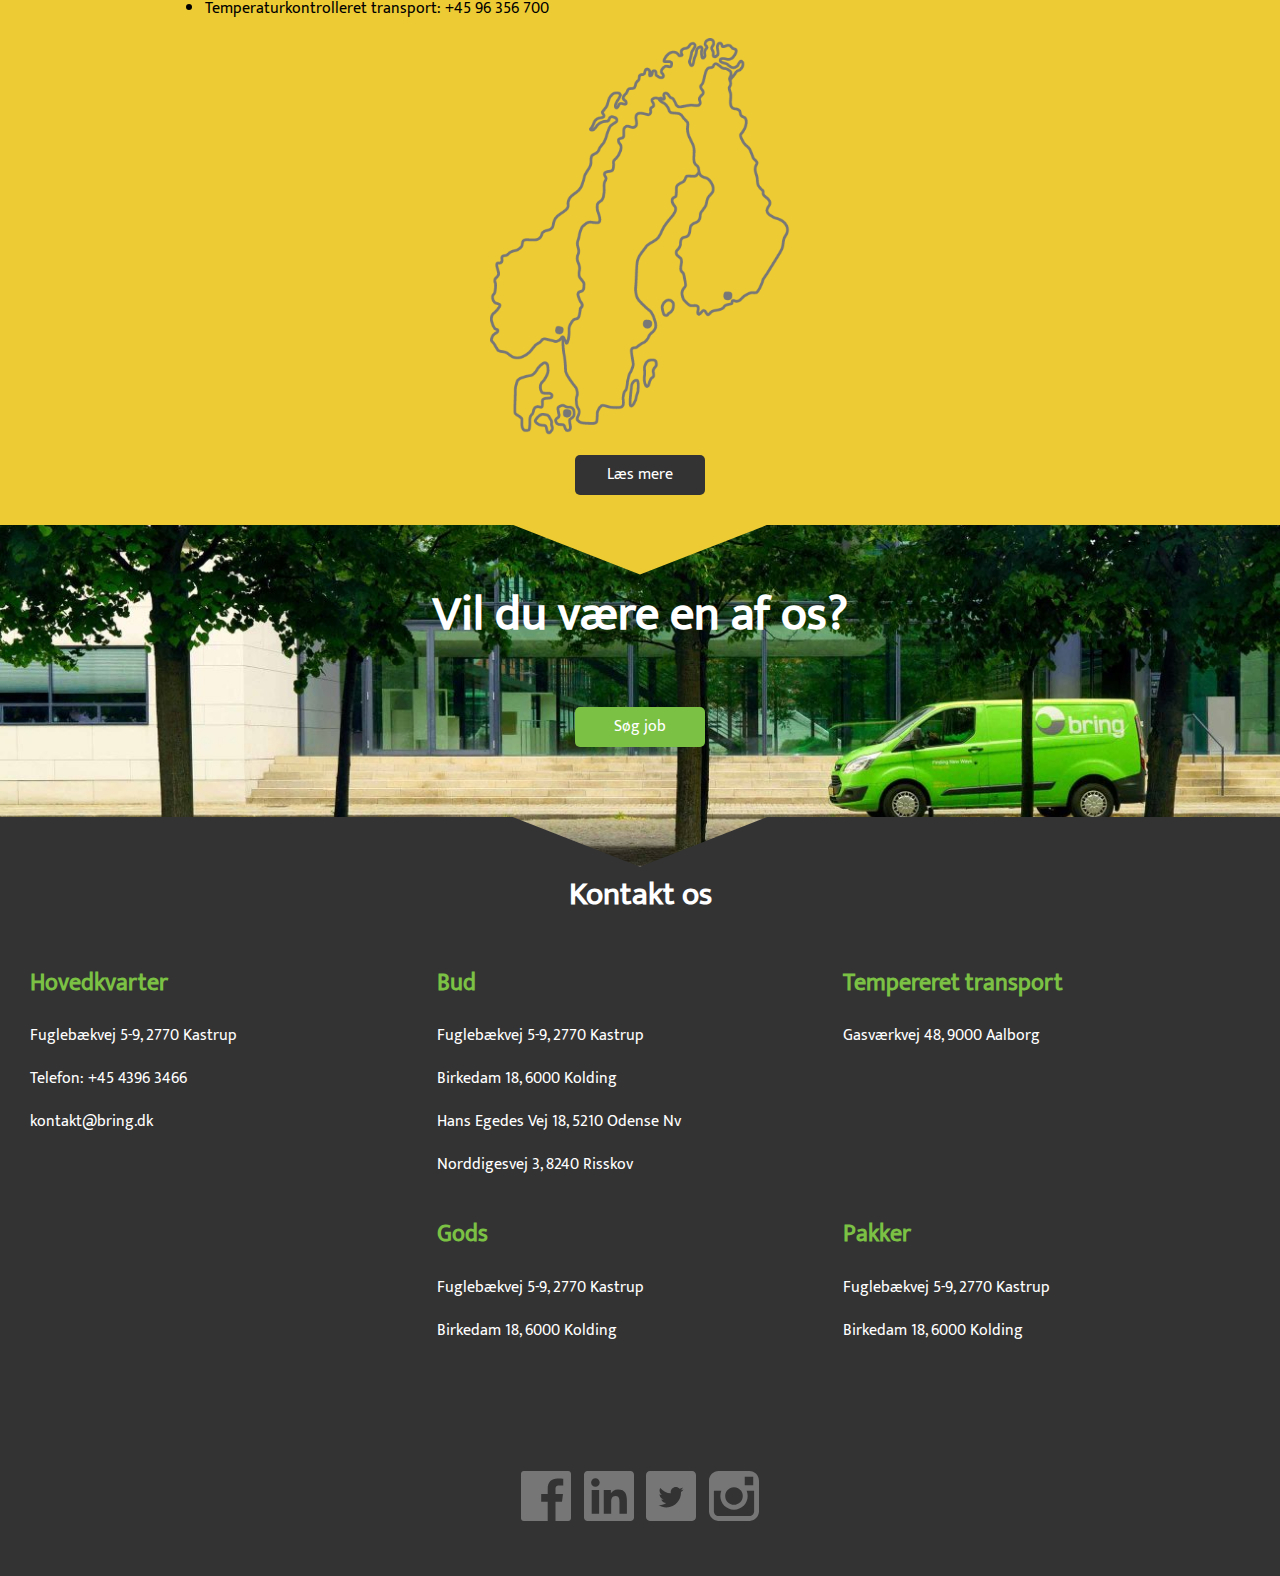
==== commit 2f743969: "Commit" ====
--- a/BRING prøveeksamensopgave/index.html
+++ b/BRING prøveeksamensopgave/index.html
@@ -113,57 +113,62 @@
     </div>
     <footer class="kontakt">
         <h1>Kontakt os</h1>
-        <h2>Hovedkvarter</h2>
-        <p>Fuglebækvej 5-9, 2770 Kastrup</p>
-        <p>Telefon: +45 4396 3466</p>
-        <p>kontakt@bring.dk</p>
-
-        <h2>Bud</h2>
-        <p>Fuglebækvej 5-9, 2770 Kastrup</p>
-        <p>Birkedam 18, 6000 Kolding</p>
-        <p>Hans Egedes Vej 18, 5210 Odense Nv</p>
-        <P>Norddigesvej 3, 8240 Risskov</P>
-
-        <h2>Tempereret transport</h2>
-        <p>Gasværkvej 48, 9000 Aalborg</p>
-
-        <h2>Gods</h2>
-        <p>Fuglebækvej 5-9, 2770 Kastrup</p>
-        <p>Birkedam 18, 6000 Kolding</p>
+        <div class="info">
+            <div class="hovedkvarter">
+                <h2>Hovedkvarter</h2>
+                <p>Fuglebækvej 5-9, 2770 Kastrup</p>
+                <p>Telefon: +45 4396 3466</p>
+                <p>kontakt@bring.dk</p>
+            </div>
+            <div class="bud">
+                <h2>Bud</h2>
+                <p>Fuglebækvej 5-9, 2770 Kastrup</p>
+                <p>Birkedam 18, 6000 Kolding</p>
+                <p>Hans Egedes Vej 18, 5210 Odense Nv</p>
+                <P>Norddigesvej 3, 8240 Risskov</P>
+            </div>
+            <div class="transport">
+                <h2>Tempereret transport</h2>
+                <p>Gasværkvej 48, 9000 Aalborg</p>
+            </div>  
+            
+            <div class="gods">
+                <h2>Gods</h2>
+                <p>Fuglebækvej 5-9, 2770 Kastrup</p>
+                <p>Birkedam 18, 6000 Kolding</p>
+            </div>
+            <div class="pakker">
+                <h2>Pakker</h2>
+                <p>Fuglebækvej 5-9, 2770 Kastrup</p>
+                <p>Birkedam 18, 6000 Kolding</p>
+            </div>
+        </div>
         <div class="socials">
-            <?xml version="1.0" encoding="utf-8"?>
-<!-- Uploaded to: SVG Repo, www.svgrepo.com, Generator: SVG Repo Mixer Tools -->
-<svg fill="#000000" width="800px" height="800px" viewBox="-5.5 0 32 32" version="1.1" xmlns="http://www.w3.org/2000/svg">
-<title>facebook</title>
-<path d="M1.188 5.594h18.438c0.625 0 1.188 0.563 1.188 1.188v18.438c0 0.625-0.563 1.188-1.188 1.188h-18.438c-0.625 0-1.188-0.563-1.188-1.188v-18.438c0-0.625 0.563-1.188 1.188-1.188zM14.781 17.281h2.875l0.125-2.75h-3v-2.031c0-0.781 0.156-1.219 1.156-1.219h1.75l0.063-2.563s-0.781-0.125-1.906-0.125c-2.75 0-3.969 1.719-3.969 3.563v2.375h-2.031v2.75h2.031v7.625h2.906v-7.625z"></path>
-</svg>
-<?xml version="1.0" encoding="utf-8"?><!-- Uploaded to: SVG Repo, www.svgrepo.com, Generator: SVG Repo Mixer Tools -->
-<svg width="800px" height="800px" viewBox="0 0 24 24" fill="none" xmlns="http://www.w3.org/2000/svg">
-<path d="M18.72 3.99997H5.37C5.19793 3.99191 5.02595 4.01786 4.86392 4.07635C4.70189 4.13484 4.55299 4.22471 4.42573 4.34081C4.29848 4.45692 4.19537 4.59699 4.12232 4.75299C4.04927 4.909 4.0077 5.07788 4 5.24997V18.63C4.01008 18.9901 4.15766 19.3328 4.41243 19.5875C4.6672 19.8423 5.00984 19.9899 5.37 20H18.72C19.0701 19.9844 19.4002 19.8322 19.6395 19.5761C19.8788 19.32 20.0082 18.9804 20 18.63V5.24997C20.0029 5.08247 19.9715 4.91616 19.9078 4.76122C19.8441 4.60629 19.7494 4.466 19.6295 4.34895C19.5097 4.23191 19.3672 4.14059 19.2108 4.08058C19.0544 4.02057 18.8874 3.99314 18.72 3.99997ZM9 17.34H6.67V10.21H9V17.34ZM7.89 9.12997C7.72741 9.13564 7.5654 9.10762 7.41416 9.04768C7.26291 8.98774 7.12569 8.89717 7.01113 8.78166C6.89656 8.66615 6.80711 8.5282 6.74841 8.37647C6.6897 8.22474 6.66301 8.06251 6.67 7.89997C6.66281 7.73567 6.69004 7.57169 6.74995 7.41854C6.80986 7.26538 6.90112 7.12644 7.01787 7.01063C7.13463 6.89481 7.2743 6.80468 7.42793 6.74602C7.58157 6.68735 7.74577 6.66145 7.91 6.66997C8.07259 6.66431 8.2346 6.69232 8.38584 6.75226C8.53709 6.8122 8.67431 6.90277 8.78887 7.01828C8.90344 7.13379 8.99289 7.27174 9.05159 7.42347C9.1103 7.5752 9.13699 7.73743 9.13 7.89997C9.13719 8.06427 9.10996 8.22825 9.05005 8.3814C8.99014 8.53456 8.89888 8.6735 8.78213 8.78931C8.66537 8.90513 8.5257 8.99526 8.37207 9.05392C8.21843 9.11259 8.05423 9.13849 7.89 9.12997ZM17.34 17.34H15V13.44C15 12.51 14.67 11.87 13.84 11.87C13.5822 11.8722 13.3313 11.9541 13.1219 12.1045C12.9124 12.2549 12.7546 12.4664 12.67 12.71C12.605 12.8926 12.5778 13.0865 12.59 13.28V17.34H10.29V10.21H12.59V11.21C12.7945 10.8343 13.0988 10.5225 13.4694 10.3089C13.84 10.0954 14.2624 9.98848 14.69 9.99997C16.2 9.99997 17.34 11 17.34 13.13V17.34Z" fill="#000000"/>
-</svg>
-<?xml version="1.0" encoding="utf-8"?>
-
-<!-- Uploaded to: SVG Repo, www.svgrepo.com, Generator: SVG Repo Mixer Tools -->
-<svg fill="#000000" height="800px" width="800px" version="1.1" id="Layer_1" xmlns="http://www.w3.org/2000/svg" xmlns:xlink="http://www.w3.org/1999/xlink" 
-	 viewBox="-143 145 512 512" xml:space="preserve">
-<path d="M329,145h-432c-22.1,0-40,17.9-40,40v432c0,22.1,17.9,40,40,40h432c22.1,0,40-17.9,40-40V185C369,162.9,351.1,145,329,145z
-	 M215.2,361.2c0.1,2.2,0.1,4.5,0.1,6.8c0,69.5-52.9,149.7-149.7,149.7c-29.7,0-57.4-8.7-80.6-23.6c4.1,0.5,8.3,0.7,12.6,0.7
-	c24.6,0,47.3-8.4,65.3-22.5c-23-0.4-42.5-15.6-49.1-36.5c3.2,0.6,6.5,0.9,9.9,0.9c4.8,0,9.5-0.6,13.9-1.9
-	C13.5,430-4.6,408.7-4.6,383.2v-0.6c7.1,3.9,15.2,6.3,23.8,6.6c-14.1-9.4-23.4-25.6-23.4-43.8c0-9.6,2.6-18.7,7.1-26.5
-	c26,31.9,64.7,52.8,108.4,55c-0.9-3.8-1.4-7.8-1.4-12c0-29,23.6-52.6,52.6-52.6c15.1,0,28.8,6.4,38.4,16.6
-	c12-2.4,23.2-6.7,33.4-12.8c-3.9,12.3-12.3,22.6-23.1,29.1c10.6-1.3,20.8-4.1,30.2-8.3C234.4,344.5,225.5,353.7,215.2,361.2z"/>
-</svg>
-<?xml version="1.0" encoding="utf-8"?>
-
-<!-- Uploaded to: SVG Repo, www.svgrepo.com, Generator: SVG Repo Mixer Tools -->
-<svg fill="#000000" height="800px" width="800px" version="1.1" id="Layer_1" xmlns="http://www.w3.org/2000/svg" xmlns:xlink="http://www.w3.org/1999/xlink" 
-	 viewBox="-271 273 256 256" xml:space="preserve">
-<path d="M-64.5,273h-157c-27.3,0-49.5,22.2-49.5,49.5v52.3v104.8c0,27.3,22.2,49.5,49.5,49.5h157c27.3,0,49.5-22.2,49.5-49.5V374.7
-	v-52.3C-15.1,295.2-37.3,273-64.5,273z M-50.3,302.5h5.7v5.6v37.8l-43.3,0.1l-0.1-43.4L-50.3,302.5z M-179.6,374.7
-	c8.2-11.3,21.5-18.8,36.5-18.8s28.3,7.4,36.5,18.8c5.4,7.4,8.5,16.5,8.5,26.3c0,24.8-20.2,45.1-45.1,45.1s-44.9-20.3-44.9-45.1
-	C-188.1,391.2-184.9,382.1-179.6,374.7z M-40,479.5C-40,493-51,504-64.5,504h-157c-13.5,0-24.5-11-24.5-24.5V374.7h38.2
-	c-3.3,8.1-5.2,17-5.2,26.3c0,38.6,31.4,70,70,70c38.6,0,70-31.4,70-70c0-9.3-1.9-18.2-5.2-26.3H-40V479.5z"/>
-</svg>
+            <svg viewBox="0 0 48 48" version="1.1" xmlns="http://www.w3.org/2000/svg" xmlns:xlink="http://www.w3.org/1999/xlink">
+    
+                <title>Facebook-color</title>
+                <desc>Created with Sketch.</desc>
+                <defs>
+            
+            </defs>
+                <g id="Icons" stroke="none" stroke-width="1" fill-rule="evenodd">
+                    <g id="Color-" transform="translate(-200.000000, -160.000000)">
+                        <path d="M225.638355,208 L202.649232,208 C201.185673,208 200,206.813592 200,205.350603 L200,162.649211 C200,161.18585 201.185859,160 202.649232,160 L245.350955,160 C246.813955,160 248,161.18585 248,162.649211 L248,205.350603 C248,206.813778 246.813769,208 245.350955,208 L233.119305,208 L233.119305,189.411755 L239.358521,189.411755 L240.292755,182.167586 L233.119305,182.167586 L233.119305,177.542641 C233.119305,175.445287 233.701712,174.01601 236.70929,174.01601 L240.545311,174.014333 L240.545311,167.535091 C239.881886,167.446808 237.604784,167.24957 234.955552,167.24957 C229.424834,167.24957 225.638355,170.625526 225.638355,176.825209 L225.638355,182.167586 L219.383122,182.167586 L219.383122,189.411755 L225.638355,189.411755 L225.638355,208 L225.638355,208 Z" id="Facebook">
+            
+            </path>
+                    </g>
+                </g>
+            </svg>
+                <!-- linkedin -->
+                <svg viewBox="0 0 24 24" id="meteor-icon-kit__solid-linkedin" fill="none" xmlns="http://www.w3.org/2000/svg" >
+                    <path fill-rule="evenodd" clip-rule="evenodd" d="M22.2857 0H1.70893C0.766071 0 0 0.776786 0 1.73036V22.2696C0 23.2232 0.766071 24 1.70893 24H22.2857C23.2286 24 24 23.2232 24 22.2696V1.73036C24 0.776786 23.2286 0 22.2857 0ZM7.25357 20.5714H3.69643V9.11786H7.25893V20.5714H7.25357ZM5.475 7.55357C4.33393 7.55357 3.4125 6.62679 3.4125 5.49107C3.4125 4.35536 4.33393 3.42857 5.475 3.42857C6.61071 3.42857 7.5375 4.35536 7.5375 5.49107C7.5375 6.63214 6.61607 7.55357 5.475 7.55357ZM20.5875 20.5714H17.0304V15C17.0304 13.6714 17.0036 11.9625 15.1821 11.9625C13.3286 11.9625 13.0446 13.4089 13.0446 14.9036V20.5714H9.4875V9.11786H12.9V10.6821H12.9482C13.425 9.78214 14.5875 8.83393 16.3179 8.83393C19.9179 8.83393 20.5875 11.2071 20.5875 14.2929V20.5714Z"/>
+                </svg>
+                <svg fill="#000000" version="1.1" id="Layer_1" xmlns="http://www.w3.org/2000/svg" xmlns:xlink="http://www.w3.org/1999/xlink" viewBox="-143 145 512 512" xml:space="preserve">
+                    <path d="M329,145h-432c-22.1,0-40,17.9-40,40v432c0,22.1,17.9,40,40,40h432c22.1,0,40-17.9,40-40V185C369,162.9,351.1,145,329,145zM215.2,361.2c0.1,2.2,0.1,4.5,0.1,6.8c0,69.5-52.9,149.7-149.7,149.7c-29.7,0-57.4-8.7-80.6-23.6c4.1,0.5,8.3,0.7,12.6,0.7c24.6,0,47.3-8.4,65.3-22.5c-23-0.4-42.5-15.6-49.1-36.5c3.2,0.6,6.5,0.9,9.9,0.9c4.8,0,9.5-0.6,13.9-1.9C13.5,430-4.6,408.7-4.6,383.2v-0.6c7.1,3.9,15.2,6.3,23.8,6.6c-14.1-9.4-23.4-25.6-23.4-43.8c0-9.6,2.6-18.7,7.1-26.5c26,31.9,64.7,52.8,108.4,55c-0.9-3.8-1.4-7.8-1.4-12c0-29,23.6-52.6,52.6-52.6c15.1,0,28.8,6.4,38.4,16.6c12-2.4,23.2-6.7,33.4-12.8c-3.9,12.3-12.3,22.6-23.1,29.1c10.6-1.3,20.8-4.1,30.2-8.3C234.4,344.5,225.5,353.7,215.2,361.2z"/>
+                </svg>
+                <svg fill="#000000" version="1.1" id="Layer_1" xmlns="http://www.w3.org/2000/svg" xmlns:xlink="http://www.w3.org/1999/xlink" viewBox="-271 273 256 256" xml:space="preserve">
+                    <path d="M-64.5,273h-157c-27.3,0-49.5,22.2-49.5,49.5v52.3v104.8c0,27.3,22.2,49.5,49.5,49.5h157c27.3,0,49.5-22.2,49.5-49.5V374.7v-52.3C-15.1,295.2-37.3,273-64.5,273z M-50.3,302.5h5.7v5.6v37.8l-43.3,0.1l-0.1-43.4L-50.3,302.5z M-179.6,374.7c8.2-11.3,21.5-18.8,36.5-18.8s28.3,7.4,36.5,18.8c5.4,7.4,8.5,16.5,8.5,26.3c0,24.8-20.2,45.1-45.1,45.1s-44.9-20.3-44.9-45.1C-188.1,391.2-184.9,382.1-179.6,374.7z M-40,479.5C-40,493-51,504-64.5,504h-157c-13.5,0-24.5-11-24.5-24.5V374.7h38.2c-3.3,8.1-5.2,17-5.2,26.3c0,38.6,31.4,70,70,70c38.6,0,70-31.4,70-70c0-9.3-1.9-18.2-5.2-26.3H-40V479.5z"/>
+                </svg>
         </div>
     </footer>
     </body>
--- a/BRING prøveeksamensopgave/styles.css
+++ b/BRING prøveeksamensopgave/styles.css
@@ -2,6 +2,7 @@
     --green: #7bc144;
     --orange: #edcb35;
     --dark-gray: #333333;
+    --svg-gray: #767676;
     --arrow-down: polygon(0% 0%, 100% 0%, 100% 85%, 60% 85%, 51% 100%, 40% 85%, 0 85%);
     --arrow-up: polygon(50% 50px, 60% 0, 100% 0, 100% 100%, 0 100%, 0 0, 40% 0);
 }
@@ -31,8 +32,7 @@
     background-color: var(--dark-gray);
 }
 
-@media screen and (max-width: 720px)
-{
+
     .nav{
         display:flex;
         align-items: center;
@@ -47,6 +47,8 @@
 
     .divindiv{
         background-image: url(Materialer/hero-02.jpg);
+        background-repeat: no-repeat;
+        background-size: cover;
         height: 500px;
         background-position: center;
         display: flex;
@@ -78,7 +80,7 @@
     .tjenester{
         /* background-color: lightcoral; */
         display: grid;
-        grid-template-columns: 1fr 1fr;
+        grid-template-columns: 1fr 1fr 1fr;
         /* grid-template-rows: 1fr 1fr; */
         align-items: center;
         justify-items: center;
@@ -108,21 +110,25 @@
     }
     .ombring{
         background-color: var(--orange);
-        padding: 30px;
-        display: flex;
-        flex-direction: column;
-        align-items: center;
-        clip-path: var(--arrow-up);
-        margin-top: 20px;
-        padding-bottom: 50px;
+        display:grid;
+        grid-template-columns: 1fr 1fr;
+        padding: 150px;
+        clip-path: var(--arrow-up);
     }
     .ombring h1{
         font-size: 2rem;
         text-align: center;
+        grid-column: 1/-1;
     }
     .ombring img{
+        grid-column: 1/-1;
         height: 150px;
         width: 150px;
+        margin: auto;
+    }
+    .ombring #gray-button{
+        grid-column: 1/-1;
+        margin: auto;
     }
     
     .e-handel{
@@ -187,7 +193,8 @@
     }
     .join{
         background-image: url(Materialer/budbil1.jpg);
-        background-position: right;
+        background-position: center;
+        background-size: cover;
         clip-path: var(--arrow-up);
         background-repeat: no-repeat;
         display: flex;
@@ -211,9 +218,22 @@
         padding: 30px;
         clip-path: var(--arrow-up);
         margin-top: -50px;
-    }
+        
+        
+    }
+    .info{
+        display: grid;
+        grid-template-columns: 1fr 1fr 1fr;
+        grid-template-rows: 1fr 1fr;
+    }
+    .hovedkvarter{
+        grid-row: 1/-1;
+    }
+    
+    
     .kontakt h1{
         color: white;
+        text-align: center;
     }
     .kontakt h2{
         color: #7bc144;
@@ -222,5 +242,45 @@
         color: white;
     }
     
-
-}+    .socials{
+        height: 100px;
+        width: 250px;
+        display: flex;
+        justify-content: space-around;
+        align-items: center;
+        margin: auto;
+    }
+    .socials svg{
+        height: 50px;
+        width: 50px;
+        fill: var(--svg-gray);
+    }
+    @media screen and (max-width: 720px) {
+        .tjenester{
+            /* background-color: lightcoral; */
+            display: grid;
+            grid-template-columns: 1fr 1fr;
+            /* grid-template-rows: 1fr 1fr; */
+            align-items: center;
+            justify-items: center;
+            background-color: white;
+            clip-path: var(--arrow-up);
+            margin-top: -150px;
+            padding-top: 30px;
+        }
+        .ombring{
+        background-color: var(--orange);
+        padding: 30px;
+        display: flex;
+        flex-direction: column;
+        align-items: center;
+        clip-path: var(--arrow-up);
+        margin-top: 20px;
+        padding-bottom: 50px;
+        }
+        .kontakt{
+            display: grid;
+            grid-template-columns: 1fr;
+        }
+        
+    }